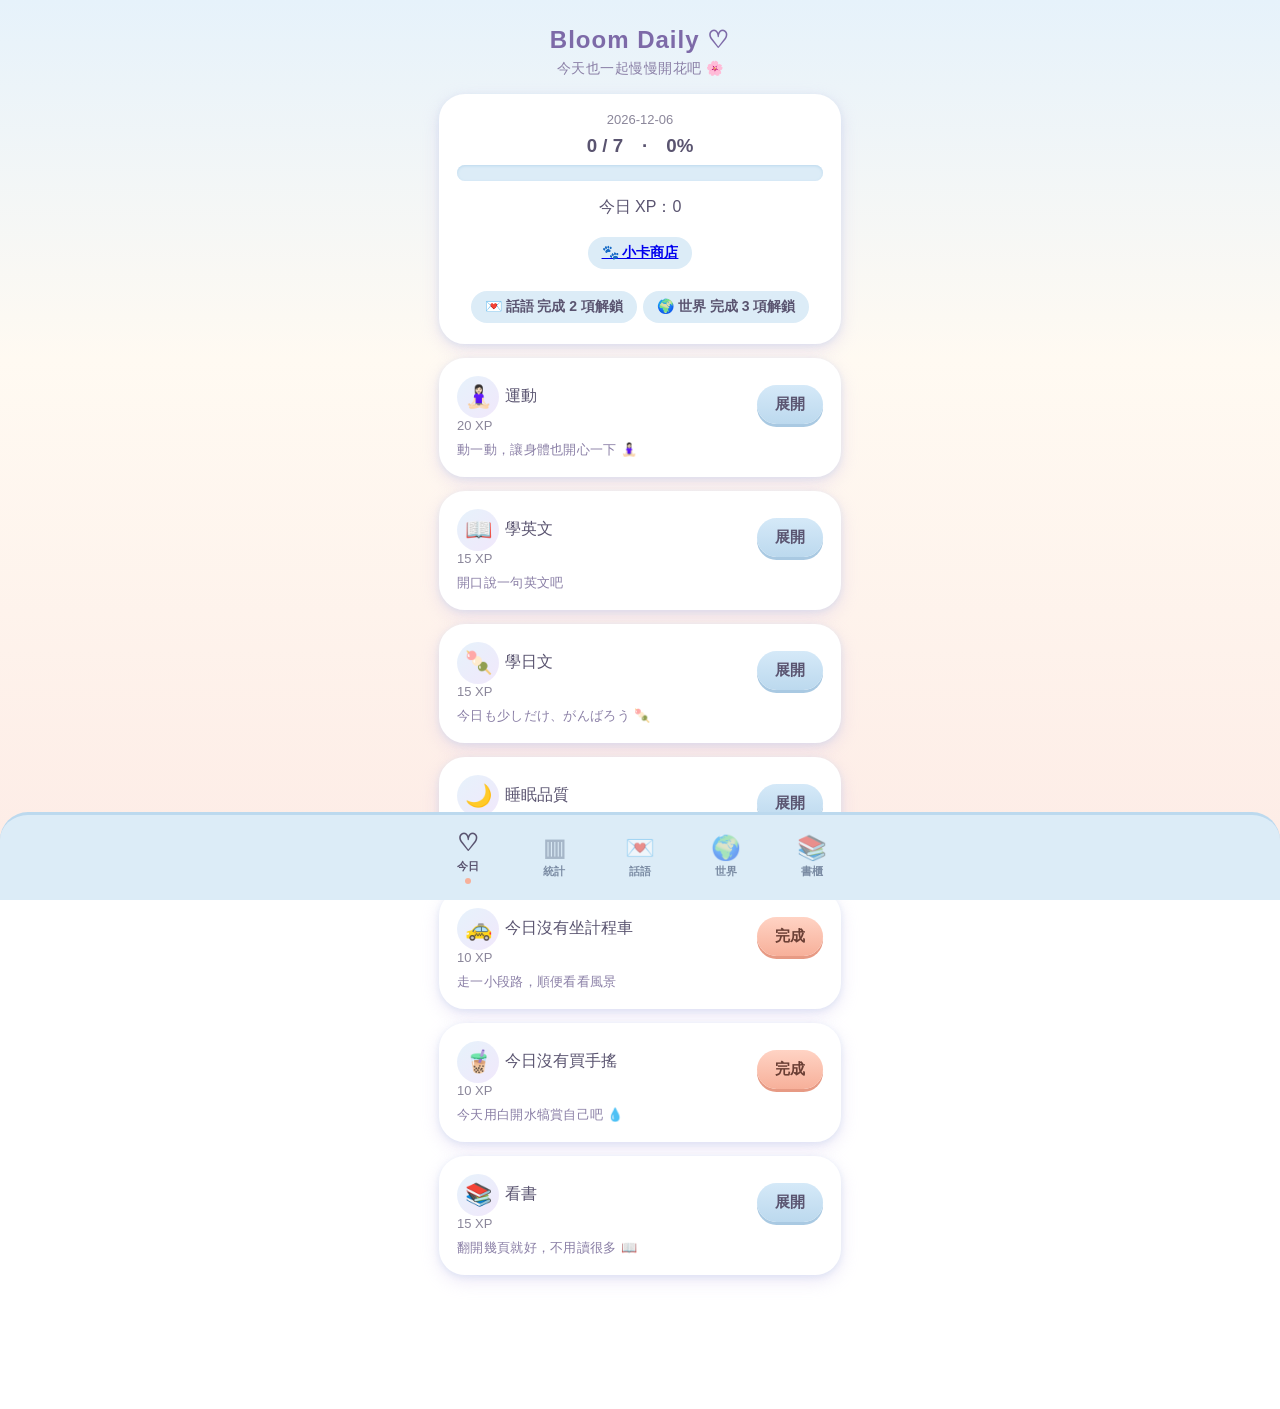
==== index.html @ aeae4e19 "Update index.html" ====
<!DOCTYPE html>
<html lang="zh-Hant"><head>
<meta charset="utf-8">
<meta name="viewport" content="width=device-width,initial-scale=1,viewport-fit=cover">
<meta name="apple-mobile-web-app-capable" content="yes">
<title>Bloom Daily</title>
 <link rel="icon" type="image/png" href="favicon-32.png">
<link rel="apple-touch-icon" sizes="180x180" href="apple-touch-icon.png">
<style>
:root{--ice:#dcecf7;--ice2:#bcd9ee;--cream:#fffaf2;--peach:#f7b7a3;--lav:#e6dcf5;--ink:#5a5470}
*{box-sizing:border-box;-webkit-tap-highlight-color:transparent}
body{margin:0;color:var(--ink);font-family:ui-rounded,"SF Pro Rounded",-apple-system,"PingFang TC",sans-serif;background:linear-gradient(180deg,#e6f2fb 0%,#fffaf2 40%,#fdebe5 100%) fixed;min-height:100vh}
#app{max-width:430px;margin:0 auto;padding:18px 14px 120px}
h2{margin:8px 0 14px;text-align:center;color:#7d6aa8;letter-spacing:1px}
h3{margin:6px 0}
.card{position:relative;background:#fff;border:2px solid #fff;border-radius:26px;padding:16px;margin-bottom:14px;box-shadow:0 6px 18px #c9b8e855,0 2px 6px #bcd9ee66}
.card.done{background:linear-gradient(135deg,#efe6fb,#fff3ee);border-color:#e6dcf5}
.card.done::after{content:"🌸";position:absolute;top:-9px;left:12px;font-size:20px}
.row{display:flex;align-items:center;justify-content:space-between;gap:8px}
.bar{height:16px;border-radius:99px;background:var(--ice);overflow:hidden;box-shadow:inset 0 1px 3px #bcd9ee}
.bar i{display:block;height:100%;border-radius:99px;background:linear-gradient(90deg,#ffd0c0,#f7a98f,#d9c6f2);transition:width .4s}
button{border:0;border-radius:99px;padding:10px 18px;background:linear-gradient(180deg,#d5e9f8,#bcd9ee);color:var(--ink);font-size:15px;font-family:inherit;font-weight:600;box-shadow:0 3px 0 #a9c9e2;transition:transform .1s,box-shadow .1s}
button:active{transform:translateY(3px) scale(.97);box-shadow:0 0 0 #a9c9e2}
button.main{background:linear-gradient(180deg,#ffd3c4,#f7b09a);box-shadow:0 3px 0 #e79a84;color:#6b3f35}
button.main:active{box-shadow:0 0 0 #e79a84}
input,select,textarea{width:100%;padding:12px 14px;border:2px solid var(--ice);border-radius:18px;margin:6px 0;font-size:16px;background:#fffdf9;color:var(--ink);font-family:inherit;outline:none}
input:focus,select:focus,textarea:focus{border-color:var(--peach)}
.chip{display:inline-block;padding:7px 14px;border-radius:99px;background:var(--ice);margin:3px;font-size:14px;font-weight:600}
.chip.on{background:linear-gradient(180deg,#ffd3c4,#f7b7a3)}
.em{display:inline-flex;align-items:center;justify-content:center;width:42px;height:42px;border-radius:50%;background:linear-gradient(135deg,#e6f2fb,#f1e8fb);font-size:22px;margin-right:6px;vertical-align:middle}
.c{text-align:center}.sm{font-size:13px;opacity:.7}
nav{position:fixed;bottom:0;left:0;right:0;display:flex;justify-content:center;background:#dcecf7;border-radius:28px 28px 0 0;border-top:3px solid #bcd9ee;padding:8px 8px calc(10px + env(safe-area-inset-bottom))}
nav div{display:flex;max-width:430px;width:100%}
nav button{flex:1;background:none;box-shadow:none;border-radius:0;font-size:11px;padding:6px 0;color:#7a8ba3;font-weight:600}
nav button:active{transform:scale(.92);box-shadow:none;background:none}
nav button b{display:block;font-size:24px;margin-bottom:2px;opacity:.55}
nav button.on{color:#5a5470;background:none}
nav button.on b{opacity:1}
nav button.on::after{content:"";display:block;width:6px;height:6px;border-radius:50%;background:#f7b09a;margin:4px auto 0}
</style></head><body>
<div id="app"></div>
<nav><div id="nav"></div></nav>
<script>
window.onerror=function(m,s,l){document.getElementById('app').innerHTML='<pre style="padding:20px;white-space:pre-wrap;color:red">錯誤：'+m+' (行 '+l+')</pre>'};
const HABITS=[
{id:'exercise',n:'運動',e:'🧘🏻‍♀️',xp:20,f:'exercise'},
{id:'english',n:'學英文',e:'📖',xp:15,f:'min'},
{id:'japanese',n:'學日文',e:'🍡',xp:15,f:'min'},
{id:'sleep',n:'睡眠品質',e:'🌙',xp:10,f:'sleep'},
{id:'taxi',n:'今日沒有坐計程車',e:'🚕',xp:10},
{id:'tea',n:'今日沒有買手搖',e:'🧋',xp:10},
{id:'book',n:'看書',e:'📚',xp:15,f:'book'}];
const QUOTES=[
{zh:'慢慢來，花也是一天一天開的。',en:'Take your time. Flowers bloom one day at a time.',ja:'ゆっくりでいいよ。花も一日ずつ咲くから。'},
{zh:'今天的你，已經很棒了。',en:'You are doing great today.',ja:'今日のあなたはもう十分すばらしいよ。'},
{zh:'小小的進步，也值得被慶祝。',en:'Even small progress deserves a celebration.',ja:'小さな一歩も、お祝いする価値があるよ。'},
{zh:'深呼吸，一切都會慢慢變好。',en:'Breathe in. Things will slowly get better.',ja:'深呼吸して。きっと少しずつ良くなるよ。'},
{zh:'做自己，就是最好的風景。',en:'Being yourself is the best scenery.',ja:'あなたらしさが、いちばんの景色だよ。'}];
const PLACES=[
{id:'santorini',name:'聖托里尼',country:'希臘',lat:36.39,lon:25.46,story:'白色屋舍沿著火山破火山口的懸崖層層排列，是愛琴海最具代表性的風景之一。',fact:'島嶼的形狀來自史前一次大規模火山噴發。'},
{id:'fushimi',name:'伏見稻荷大社',country:'日本',lat:34.967,lon:135.773,story:'位於京都，以綿延山路上的朱紅鳥居聞名，自古是祈求商業與豐收的神社。',fact:'山徑上的鳥居數量以千計，多由企業與個人奉納。'},
{id:'machu',name:'馬丘比丘',country:'秘魯',lat:-13.163,lon:-72.545,story:'15 世紀印加帝國興建的山城，坐落於安地斯山脈高處，石造建築精密。',fact:'許多石塊切割得相當精準，不使用灰漿也能緊密相接。'},
{id:'louise',name:'路易斯湖',country:'加拿大',lat:51.417,lon:-116.218,story:'位於洛磯山脈班夫國家公園，被冰川環繞，湖水呈現夢幻的青綠色。',fact:'湖水顏色來自冰川磨出的細微岩粉散射光線。'},
{id:'petra',name:'佩特拉',country:'約旦',lat:30.329,lon:35.444,story:'納巴泰人的古城，建築直接鑿刻在粉紅色砂岩峭壁上。',fact:'它曾是古代香料貿易路線上的重要城市。'}];

const $=s=>document.querySelector(s);
const esc=s=>String(s).replace(/[&<>"']/g,c=>({'&':'&amp;','<':'&lt;','>':'&gt;','"':'&quot;',"'":'&#39;'}[c]));
let S;
try{S=JSON.parse(localStorage.getItem('bloom')||'null')}catch(_){S=null}
S=S||{days:{},books:[],favQ:[],places:[],lastQ:null,lastP:null};
const save=()=>{try{localStorage.setItem('bloom',JSON.stringify(S))}catch(_){}};
const key=d=>{d=d||new Date();return d.getFullYear()+'-'+String(d.getMonth()+1).padStart(2,'0')+'-'+String(d.getDate()).padStart(2,'0')};
const rd=k=>S.days[k||key()]||{};
const wr=()=>S.days[key()]||(S.days[key()]={});
const count=k=>HABITS.filter(h=>rd(k)[h.id]).length;
const xp=k=>HABITS.filter(h=>rd(k)[h.id]).reduce((a,h)=>a+h.xp,0);
let tab='today',open=null,newBook=false,shelf='reading',finishing=null,slow=false;

function render(){
 const T=[['today','♡','今日'],['stats','▥','統計'],['quote','💌','話語'],['world','🌍','世界'],['shelf','📚','書櫃']];
 $('#nav').innerHTML=T.map(t=>'<button class="'+(tab==t[0]?'on':'')+'" data-a="tab" data-v="'+t[0]+'"><b>'+t[1]+'</b>'+t[2]+'</button>').join('');
 const views={today:vToday,stats:vStats,quote:vQuote,world:vWorld,shelf:vShelf};
 $('#app').innerHTML=views[tab]();
}

/* ---------- 今日 ---------- */
function form(h){
 const d=rd()[h.id]||{};
 if(h.f=='exercise'){
  const ty=d.types||[];
  const chips=['瑜珈','跳舞','其他'].map(t=>'<label class="chip"><input type="checkbox" class="ex" value="'+t+'" '+(ty.includes(t)?'checked':'')+' style="width:auto;margin:0 4px 0 0">'+t+'</label>').join('');
  return '<div>'+chips+'<input id="exo" placeholder="其他運動名稱" value="'+esc(d.other||'')+'"><input id="min" type="number" inputmode="numeric" placeholder="運動分鐘數" value="'+(d.min||'')+'"></div>';
 }
 if(h.f=='min')return '<input id="min" type="number" inputmode="numeric" placeholder="今日學習分鐘數" value="'+(d.min||'')+'">';
 if(h.f=='sleep'){
  const opts=[1,2,3,4,5].map(n=>'<option '+(d.q==n?'selected':'')+' value="'+n+'">品質 '+n+' 分</option>').join('');
  return '<input id="hrs" type="number" step="0.5" inputmode="decimal" placeholder="昨晚睡眠時數" value="'+(d.hrs||'')+'"><select id="q">'+opts+'</select>';
 }
 if(h.f=='book'){
  const rb=S.books.filter(b=>b.status=='reading');
  if(rb.length&&!newBook){
   const opts=rb.map(b=>'<option '+(d.title==b.title?'selected':'')+'>'+esc(b.title)+'</option>').join('');
   return '<select id="bsel">'+opts+'</select><button data-a="newbook">輸入新書名</button>';
  }
  return '<input id="bnew" placeholder="輸入新書名">'+(rb.length?'<button data-a="oldbook">選擇閱讀中的書</button>':'');
 }
 return '';
}
function vToday(){
 const n=count(),p=Math.round(n/7*100);
 let html='<h2>Bloom Daily ♡</h2><div class="card c"><div class="sm">'+key()+'</div><h3>'+n+' / 7　·　'+p+'%</h3>'
 +'<div class="bar"><i style="width:'+p+'%"></i></div><p>今日 XP：'+xp()+'</p>'
  +'<p><a class="chip" href="./card-shop/">🐾 小卡商店</a></p>'
 +'<span class="chip '+(n>=2?'on':'')+'">💌 話語 '+(n>=2?'已解鎖':'完成 2 項解鎖')+'</span>'
 +'<span class="chip '+(n>=3?'on':'')+'">🌍 世界 '+(n>=3?'已解鎖':'完成 3 項解鎖')+'</span></div>';
 HABITS.forEach(h=>{
  const done=!!rd()[h.id];
  let btn;
  if(h.f)btn='<button data-a="open" data-v="'+h.id+'">'+(open==h.id?'收合':'展開')+'</button>';
  else btn='<button class="'+(done?'':'main')+'" data-a="toggle" data-v="'+h.id+'">'+(done?'取消':'完成')+'</button>';
  let body='';
  if(open==h.id){
   body='<div style="margin-top:8px">'+form(h)+'<div class="row" style="margin-top:6px"><button class="main" data-a="save" data-v="'+h.id+'">'+(h.f=='book'?'完成今日看書':'儲存打卡')+'</button>'
   +(done?'<button data-a="toggle" data-v="'+h.id+'">取消打卡</button>':'')+'</div></div>';
  }
  html+='<div class="card '+(done?'done':'')+'"><div class="row"><div><span class="em">'+h.e+'</span>'+h.n+'<div class="sm">'+h.xp+' XP'+(done?' · 已完成':'')+'</div></div>'+btn+'</div>'+body+'</div>';
 });
 return html;
}
function saveHabit(id){
 const g=s=>document.querySelector(s),d={};
 if(id=='exercise'){d.types=[...document.querySelectorAll('.ex:checked')].map(x=>x.value);d.other=g('#exo').value.trim();d.min=+g('#min').value||0;
  if(!d.types.length)return alert('請至少選一種運動');}
 if(id=='english'||id=='japanese'){d.min=+g('#min').value||0;if(!d.min)return alert('請輸入分鐘數');}
 if(id=='sleep'){d.hrs=+g('#hrs').value||0;d.q=+g('#q').value;if(!d.hrs)return alert('請輸入睡眠時數');}
 if(id=='book'){
  const nb=g('#bnew'),title=(nb?nb.value:g('#bsel').value).trim();
  if(!title)return alert('請輸入或選擇書名');
  const ex=S.books.find(b=>b.title.toLowerCase()==title.toLowerCase());
  if(ex&&ex.status=='done')return alert('這本書已經讀完囉，會保留在書櫃的「已讀完」。');
  if(!ex)S.books.push({title:title,status:'reading',note:'',added:key()});
  d.title=ex?ex.title:title;newBook=false;}
 wr()[id]=d;save();open=null;render();
}

/* ---------- 統計 ---------- */
function lastDays(n){const a=[];for(let i=n-1;i>=0;i--){const d=new Date();d.setDate(d.getDate()-i);a.push(key(d))}return a}
function chart(n){
 const ds=lastDays(n),w=360,h=120,bw=w/n;
 let bars='';
 ds.forEach((k,i)=>{const c=count(k),bh=c/7*h;
  bars+='<rect x="'+(i*bw+1)+'" y="'+(h-bh)+'" width="'+(bw-2)+'" height="'+Math.max(bh,2)+'" rx="3" fill="'+(c?'#f7b7a3':'#dcecf7')+'"/>';});
 return '<svg viewBox="0 0 '+w+' '+(h+14)+'" width="100%">'+bars
 +'<text x="0" y="'+(h+12)+'" font-size="9" fill="#999">'+ds[0].slice(5)+'</text><text x="'+w+'" y="'+(h+12)+'" font-size="9" fill="#999" text-anchor="end">'+ds[n-1].slice(5)+'</text></svg><div class="sm c">空白淡藍＝未記錄／0</div>';
}
function vStats(){
 const d30=lastDays(30);
 const per=HABITS.map(h=>{
  const dd=d30.filter(k=>rd(k)[h.id]);let extra='';
  if(['exercise','english','japanese'].includes(h.id))extra=' · '+dd.reduce((a,k)=>a+(rd(k)[h.id].min||0),0)+' 分鐘';
  return '<div class="row"><span>'+h.e+' '+h.n+'</span><span>'+dd.length+'/30 天 ('+Math.round(dd.length/30*100)+'%)'+extra+'</span></div>';}).join('');
 return '<h2>統計</h2><div class="card c"><h3>今日 '+count()+' / 7　·　'+Math.round(count()/7*100)+'%</h3>XP '+xp()+'</div>'
 +'<div class="card"><b>近 7 天</b>'+chart(7)+'</div><div class="card"><b>近 30 天</b>'+chart(30)+'</div>'
 +'<div class="card"><b>各習慣（近 30 天）</b>'+per+'<div class="sm">書櫃：閱讀中 '+S.books.filter(b=>b.status=='reading').length+' 本 · 已讀完 '+S.books.filter(b=>b.status=='done').length+' 本</div></div>'
 +'<div class="card c"><b>備份</b><p class="sm">清除 Safari 網站資料會遺失紀錄，建議定期匯出。</p>'
 +'<button data-a="export">匯出備份</button> <button data-a="import">還原備份</button><input id="imp" type="file" accept=".json" style="display:none"></div>';
}

/* ---------- 話語 ---------- */
function speak(txt,lang,cb){const u=new SpeechSynthesisUtterance(txt);u.lang=lang;u.rate=slow?0.6:0.9;if(cb)u.onend=cb;speechSynthesis.speak(u)}
function vQuote(){
 if(count()<2)return '<h2>💌 話語</h2><div class="card c">🔒 今日完成 2 項習慣就能解鎖<br>目前 '+count()+' / 7</div>';
 const q=QUOTES[S.lastQ];
 let html='<h2>💌 話語</h2><div class="card c">';
 if(q){
  html+='<p style="font-size:18px">'+q.zh+'</p><p>'+q.en+'</p><p>'+q.ja+'</p>'
  +'<button data-a="say" data-v="en">🔊 英文</button> <button data-a="say" data-v="ja">🔊 日文</button> <button data-a="say" data-v="both">英→日</button>'
  +'<p><button data-a="slow" class="'+(slow?'main':'')+'">🐢 慢速</button> <button data-a="fav">'+(S.favQ.includes(S.lastQ)?'❤️ 已收藏':'🤍 收藏')+'</button></p>';
 }else html+='<p>抽一句今天的話語吧</p>';
 html+='<button class="main" data-a="drawq">'+(q?'再抽一句':'抽一句')+'</button></div>';
 if(S.favQ.length)html+='<div class="card"><b>我的收藏</b>'+S.favQ.map(i=>'<p>'+QUOTES[i].zh+'<br><span class="sm">'+QUOTES[i].en+'</span></p>').join('')+'</div>';
 return html;
}

/* ---------- 世界 ---------- */
function map(pts){
 const W=360,H=180;let g='';
 for(let x=0;x<=W;x+=30)g+='<line x1="'+x+'" y1="0" x2="'+x+'" y2="'+H+'" stroke="#fff" stroke-width=".6"/>';
 for(let y=0;y<=H;y+=30)g+='<line x1="0" y1="'+y+'" x2="'+W+'" y2="'+y+'" stroke="#fff" stroke-width=".6"/>';
 const dots=pts.map(p=>'<circle cx="'+(p.lon+180)+'" cy="'+(90-p.lat)+'" r="4" fill="#f7b7a3" stroke="#fff" stroke-width="1.5"/>').join('');
 return '<svg viewBox="0 0 '+W+' '+H+'" width="100%" style="border-radius:14px;background:#dcecf7">'+g+dots+'</svg>';
}
function placeCard(p){
 return '<div class="card"><div style="height:140px;border-radius:14px;background:var(--lav);display:flex;align-items:center;justify-content:center" class="sm">📷 照片待授權配對</div>'
 +'<h3>'+p.name+' <span class="sm">'+p.country+'</span></h3><p>'+p.story+'</p><p>✨ <b>你知道嗎？</b><br>'+p.fact+'</p><b>📍 它在地球的哪裡？</b>'+map([p])+'</div>';
}
function vWorld(){
 if(count()<3)return '<h2>🌍 世界</h2><div class="card c">🔒 今日完成 3 項習慣就能解鎖<br>目前 '+count()+' / 7</div>';
 const col=S.places.map(id=>PLACES.find(p=>p.id==id)).filter(Boolean),cur=PLACES.find(p=>p.id==S.lastP);
 let html='<h2>🌍 世界</h2><div class="c" style="margin-bottom:12px"><button class="main" data-a="drawp">抽一張世界美景</button></div>';
 if(cur)html+=placeCard(cur);
 html+='<div class="card"><b>我的世界足跡地圖</b>'+map(col)+'<p class="sm c">已探索 '+col.length+' 個景點 · '+new Set(col.map(p=>p.country)).size+' 個國家／地區<br>「點亮」代表在 App 抽到，不代表實際到訪</p></div>';
 col.forEach(p=>{html+='<div class="card"><div class="row"><div><b>'+p.name+'</b><div class="sm">'+p.country+'</div></div><button data-a="viewp" data-v="'+p.id+'">重讀</button></div></div>';});
 return html;
}

/* ---------- 書櫃 ---------- */
function vShelf(){
 const list=S.books.filter(b=>b.status==shelf);
 let html='<h2>📚 書櫃</h2><div class="c"><button class="'+(shelf=='reading'?'main':'')+'" data-a="shelf" data-v="reading">閱讀中</button> <button class="'+(shelf=='done'?'main':'')+'" data-a="shelf" data-v="done">已讀完</button></div><br>';
 if(!list.length)return html+'<div class="card c sm">還沒有書。到「今日 → 看書」輸入新書名即可加入。</div>';
 list.forEach(b=>{
  html+='<div class="card"><b>'+esc(b.title)+'</b>';
  if(shelf=='reading'){
   if(finishing==b.title)html+='<textarea id="note" rows="4" placeholder="最有感觸的一件事"></textarea><button class="main" data-a="finish" data-v="'+esc(b.title)+'">完成閱讀並收藏</button>';
   else html+='<p><button data-a="fin" data-v="'+esc(b.title)+'">♡ 我讀完這本書了</button></p>';
  }else html+='<p class="sm">'+esc(b.note||'（沒有留下心得）')+'</p>';
  html+='</div>';
 });
 return html;
}

/* ---------- 事件 ---------- */
document.addEventListener('click',function(e){
 const el=e.target.closest('[data-a]');if(!el)return;const a=el.dataset.a,v=el.dataset.v;
 if(a=='tab'){tab=v}
 else if(a=='open'){open=open==v?null:v;newBook=false}
 else if(a=='toggle'){const d=wr();if(d[v])delete d[v];else d[v]={};save()}
 else if(a=='save')return saveHabit(v);
 else if(a=='newbook'){newBook=true}else if(a=='oldbook'){newBook=false}
 else if(a=='drawq'){S.lastQ=Math.floor(Math.random()*QUOTES.length);save()}
 else if(a=='fav'){const i=S.favQ.indexOf(S.lastQ);i<0?S.favQ.push(S.lastQ):S.favQ.splice(i,1);save()}
 else if(a=='slow'){slow=!slow}
 else if(a=='say'){const q=QUOTES[S.lastQ];speechSynthesis.cancel();
  if(v=='en')speak(q.en,'en-US');else if(v=='ja')speak(q.ja,'ja-JP');else speak(q.en,'en-US',function(){speak(q.ja,'ja-JP')});return}
 else if(a=='drawp'){const p=PLACES[Math.floor(Math.random()*PLACES.length)];S.lastP=p.id;if(!S.places.includes(p.id))S.places.push(p.id);save()}
 else if(a=='viewp'){S.lastP=v;scrollTo(0,0)}
 else if(a=='shelf'){shelf=v;finishing=null}
 else if(a=='fin'){finishing=v}
 else if(a=='finish'){const b=S.books.find(b=>b.title==v);b.status='done';b.note=document.querySelector('#note').value.trim();b.doneOn=key();finishing=null;save()}
 else if(a=='export'){const l=document.createElement('a');l.href=URL.createObjectURL(new Blob([JSON.stringify(S)],{type:'application/json'}));l.download='bloom-backup-'+key()+'.json';l.click();return}
 else if(a=='import'){document.querySelector('#imp').click();return}
 render();
});
document.addEventListener('change',function(e){
 if(e.target.id=='imp'){const f=e.target.files[0];if(!f)return;const r=new FileReader();
 r.onload=function(){try{S=JSON.parse(r.result);save();render();alert('已還原')}catch(_){alert('檔案格式錯誤')}};r.readAsText(f)}
});
render();
</script><script src="quotes.js"></script><script src="places1.js"></script><script src="world.js"></script><script src="cute.js"></script></body></html>
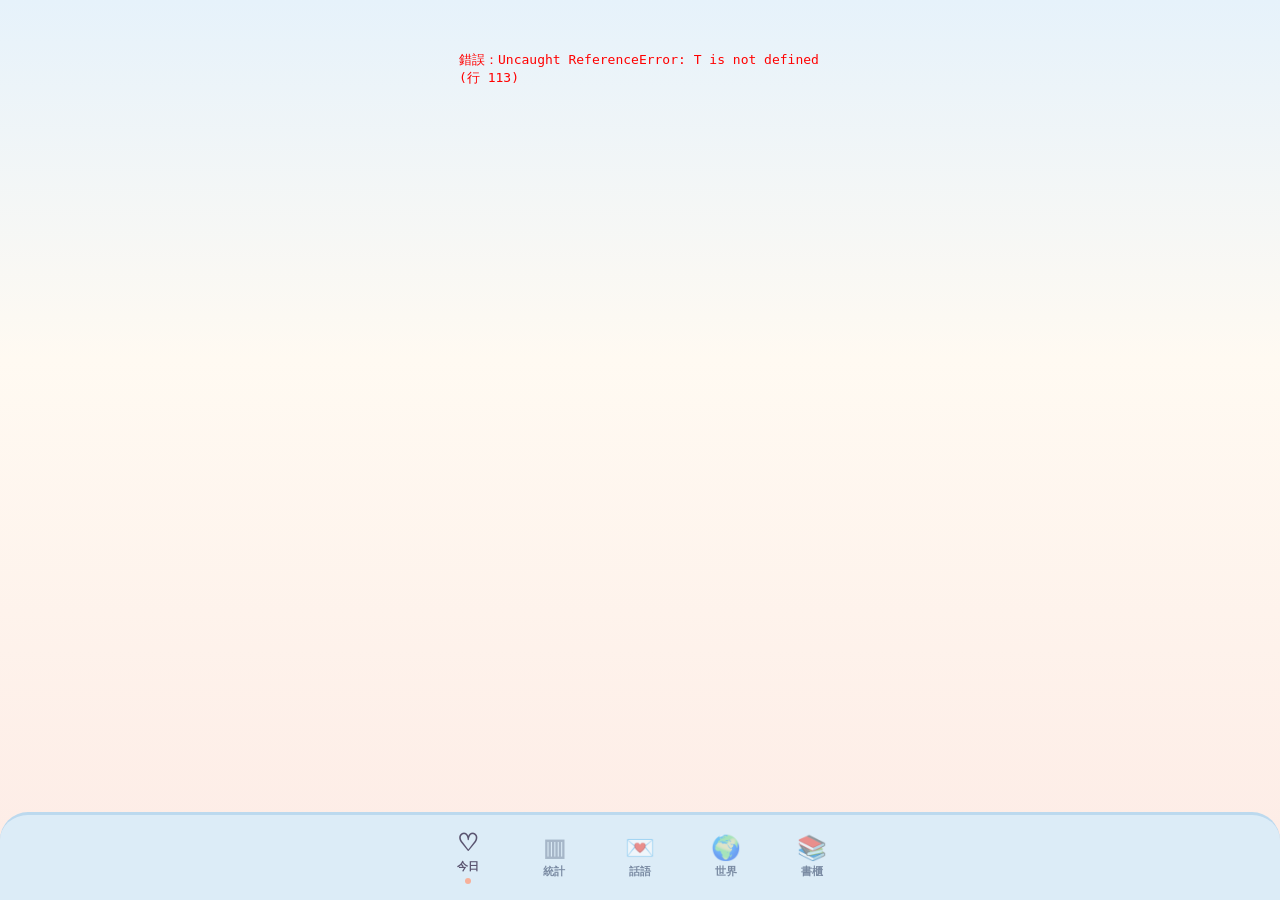
==== commit a66741bc: "Update index.html" ====
--- a/index.html
+++ b/index.html
@@ -110,7 +110,7 @@
  const n=count(),p=Math.round(n/7*100);
  let html='<h2>Bloom Daily ♡</h2><div class="card c"><div class="sm">'+key()+'</div><h3>'+n+' / 7　·　'+p+'%</h3>'
  +'<div class="bar"><i style="width:'+p+'%"></i></div><p>今日 XP：'+xp()+'</p>'
-  +'<p><a class="chip" href="./card-shop/">🐾 小卡商店</a></p>'
+$('#nav').innerHTML=T.map(t=>'<button class="'+(tab==t[0]?'on':'')+'" data-a="tab" data-v="'+t[0]+'"><b>'+t[1]+'</b>'+t[2]+'</button>').join('') + `<button type="button" onclick="location.href='./card-shop/'"><b>🐾</b>小卡商店</button>`;
  +'<span class="chip '+(n>=2?'on':'')+'">💌 話語 '+(n>=2?'已解鎖':'完成 2 項解鎖')+'</span>'
  +'<span class="chip '+(n>=3?'on':'')+'">🌍 世界 '+(n>=3?'已解鎖':'完成 3 項解鎖')+'</span></div>';
  HABITS.forEach(h=>{
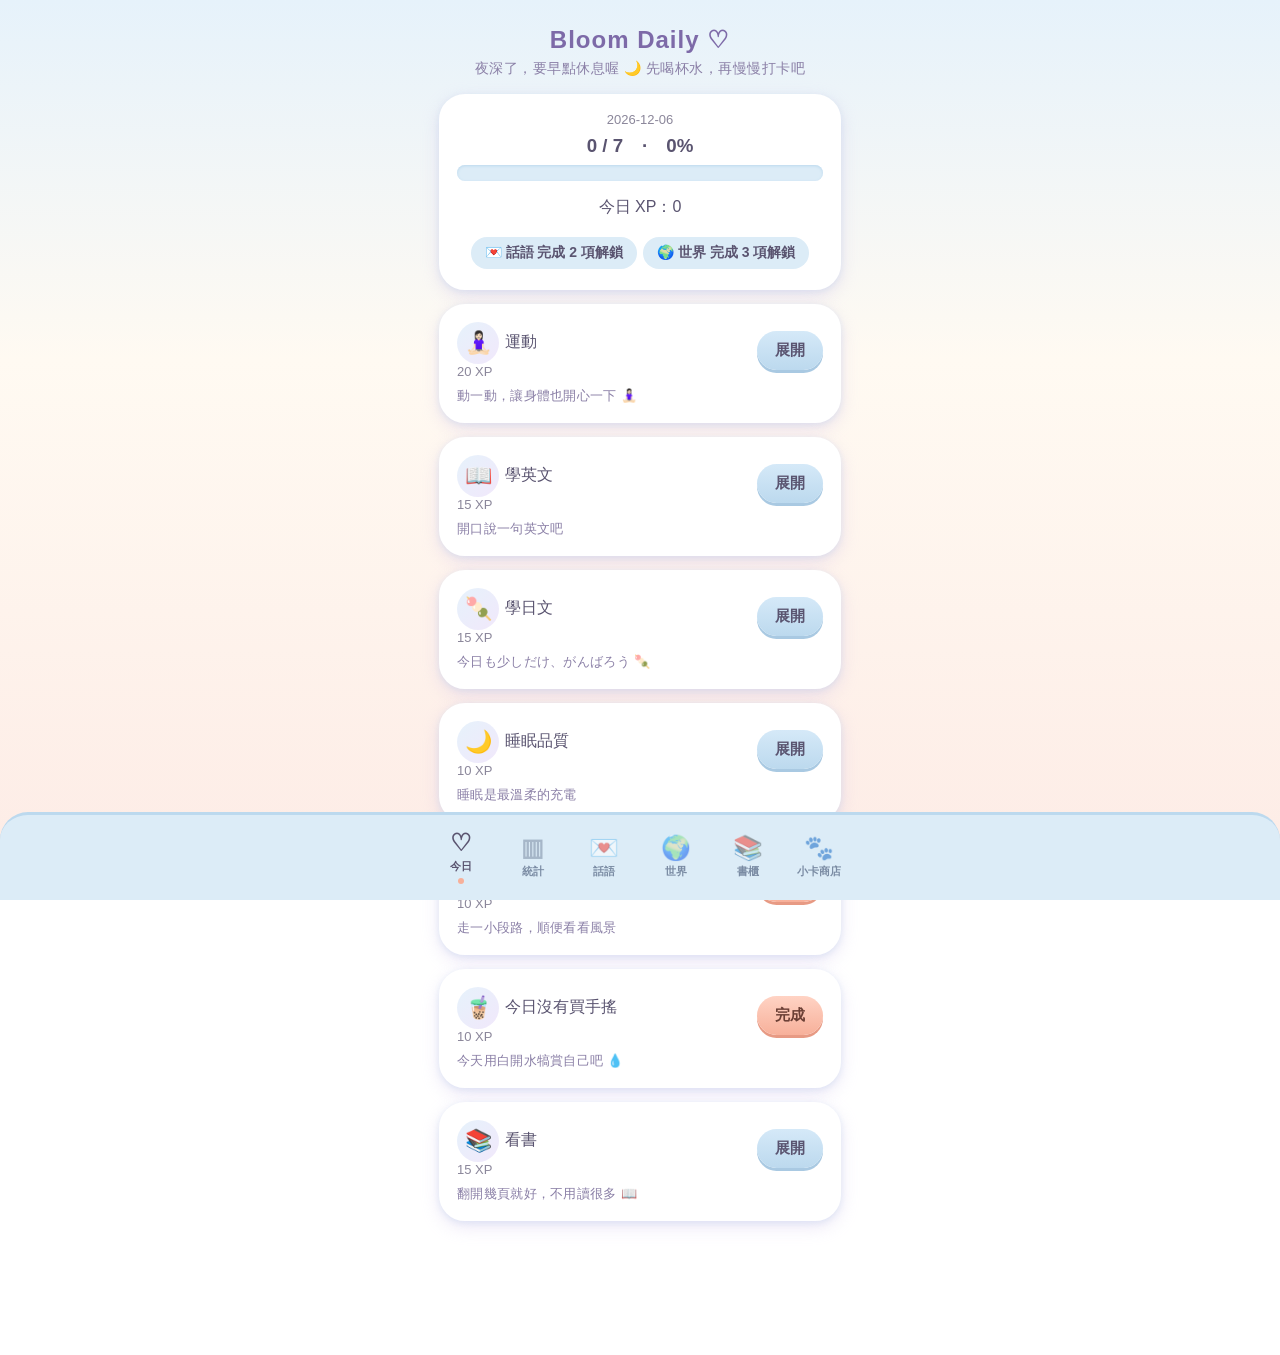
==== commit 7d503bc5: "Update index.html" ====
--- a/index.html
+++ b/index.html
@@ -78,7 +78,7 @@
 
 function render(){
  const T=[['today','♡','今日'],['stats','▥','統計'],['quote','💌','話語'],['world','🌍','世界'],['shelf','📚','書櫃']];
- $('#nav').innerHTML=T.map(t=>'<button class="'+(tab==t[0]?'on':'')+'" data-a="tab" data-v="'+t[0]+'"><b>'+t[1]+'</b>'+t[2]+'</button>').join('');
+ $('#nav').innerHTML=T.map(t=>'<button class="'+(tab==t[0]?'on':'')+'" data-a="tab" data-v="'+t[0]+'"><b>'+t[1]+'</b>'+t[2]+'</button>').join('') + `<button type="button" onclick="location.href='./card-shop/'"><b>🐾</b>小卡商店</button>`;
  const views={today:vToday,stats:vStats,quote:vQuote,world:vWorld,shelf:vShelf};
  $('#app').innerHTML=views[tab]();
 }
@@ -110,7 +110,6 @@
  const n=count(),p=Math.round(n/7*100);
  let html='<h2>Bloom Daily ♡</h2><div class="card c"><div class="sm">'+key()+'</div><h3>'+n+' / 7　·　'+p+'%</h3>'
  +'<div class="bar"><i style="width:'+p+'%"></i></div><p>今日 XP：'+xp()+'</p>'
-$('#nav').innerHTML=T.map(t=>'<button class="'+(tab==t[0]?'on':'')+'" data-a="tab" data-v="'+t[0]+'"><b>'+t[1]+'</b>'+t[2]+'</button>').join('') + `<button type="button" onclick="location.href='./card-shop/'"><b>🐾</b>小卡商店</button>`;
  +'<span class="chip '+(n>=2?'on':'')+'">💌 話語 '+(n>=2?'已解鎖':'完成 2 項解鎖')+'</span>'
  +'<span class="chip '+(n>=3?'on':'')+'">🌍 世界 '+(n>=3?'已解鎖':'完成 3 項解鎖')+'</span></div>';
  HABITS.forEach(h=>{
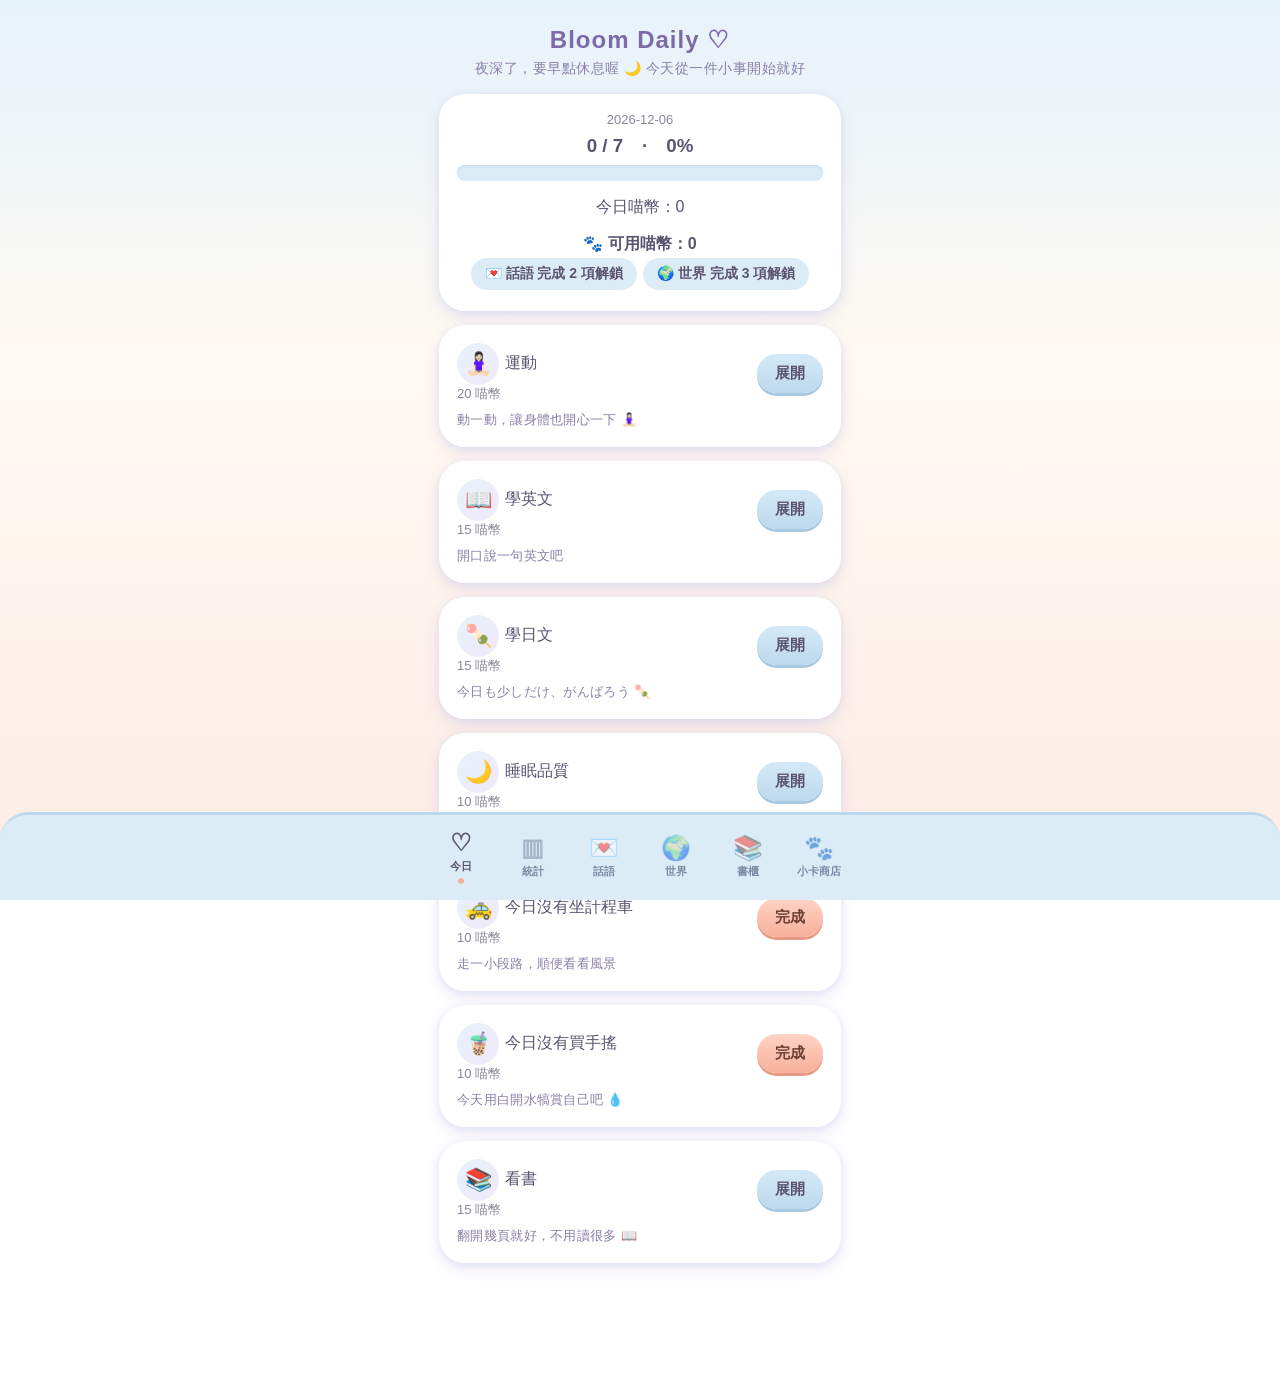
==== commit 9ca93f78: "Update index.html" ====
--- a/index.html
+++ b/index.html
@@ -31,12 +31,26 @@
 .c{text-align:center}.sm{font-size:13px;opacity:.7}
 nav{position:fixed;bottom:0;left:0;right:0;display:flex;justify-content:center;background:#dcecf7;border-radius:28px 28px 0 0;border-top:3px solid #bcd9ee;padding:8px 8px calc(10px + env(safe-area-inset-bottom))}
 nav div{display:flex;max-width:430px;width:100%}
-nav button{flex:1;background:none;box-shadow:none;border-radius:0;font-size:11px;padding:6px 0;color:#7a8ba3;font-weight:600}
+nav button{flex:1;min-width:0;white-space:nowrap;background:none;box-shadow:none;border-radius:0;font-size:11px;padding:6px 0;color:#7a8ba3;font-weight:600}
 nav button:active{transform:scale(.92);box-shadow:none;background:none}
 nav button b{display:block;font-size:24px;margin-bottom:2px;opacity:.55}
 nav button.on{color:#5a5470;background:none}
 nav button.on b{opacity:1}
 nav button.on::after{content:"";display:block;width:6px;height:6px;border-radius:50%;background:#f7b09a;margin:4px auto 0}
+/* 小卡商店 */
+.shop-balance{margin:0;font-weight:700}
+.shop-tabs{display:flex;justify-content:center;gap:8px;margin-bottom:14px}
+.shop-tabs button,.shop-card button,.shop-confirm button{min-height:44px}
+.shop-grid{display:grid;grid-template-columns:repeat(2,minmax(0,1fr));gap:10px;margin-bottom:14px}
+.shop-card{padding:8px 6px 10px;margin:0;text-align:center}
+.shop-card.selected{border-color:#9a74a3}
+.shop-card img{display:block;width:100%;aspect-ratio:1.48;object-fit:contain;border-radius:16px}
+.shop-card h3{font-size:16px;margin:7px 0}
+.shop-card button{font-size:14px;padding:8px 12px}
+.shop-card .chip{margin:0}
+.shop-confirm img{flex:none;width:68px;height:52px;object-fit:contain;border-radius:8px}
+.shop-confirm .row+.row{margin-top:12px}
+.shop-status{margin:10px 0;text-align:center}
 </style></head><body>
 <div id="app"></div>
 <nav><div id="nav"></div></nav>
@@ -68,7 +82,7 @@
 let S;
 try{S=JSON.parse(localStorage.getItem('bloom')||'null')}catch(_){S=null}
 S=S||{days:{},books:[],favQ:[],places:[],lastQ:null,lastP:null};
-const save=()=>{try{localStorage.setItem('bloom',JSON.stringify(S))}catch(_){}};
+const save=(state=S)=>{try{localStorage.setItem('bloom',JSON.stringify(state));return true}catch(_){return false}};
 const key=d=>{d=d||new Date();return d.getFullYear()+'-'+String(d.getMonth()+1).padStart(2,'0')+'-'+String(d.getDate()).padStart(2,'0')};
 const rd=k=>S.days[k||key()]||{};
 const wr=()=>S.days[key()]||(S.days[key()]={});
@@ -77,9 +91,9 @@
 let tab='today',open=null,newBook=false,shelf='reading',finishing=null,slow=false;
 
 function render(){
- const T=[['today','♡','今日'],['stats','▥','統計'],['quote','💌','話語'],['world','🌍','世界'],['shelf','📚','書櫃']];
- $('#nav').innerHTML=T.map(t=>'<button class="'+(tab==t[0]?'on':'')+'" data-a="tab" data-v="'+t[0]+'"><b>'+t[1]+'</b>'+t[2]+'</button>').join('') + `<button type="button" onclick="location.href='./card-shop/'"><b>🐾</b>小卡商店</button>`;
- const views={today:vToday,stats:vStats,quote:vQuote,world:vWorld,shelf:vShelf};
+ const T=[['today','♡','今日'],['stats','▥','統計'],['quote','💌','話語'],['world','🌍','世界'],['shelf','📚','書櫃'],['shop','🐾','小卡商店']];
+ $('#nav').innerHTML=T.map(t=>'<button type="button" class="'+(tab==t[0]?'on':'')+'"'+(tab==t[0]?' aria-current="page"':'')+' data-a="tab" data-v="'+t[0]+'"><b aria-hidden="true">'+t[1]+'</b>'+t[2]+'</button>').join('');
+ const views={today:vToday,stats:vStats,quote:vQuote,world:vWorld,shelf:vShelf,shop:vShop};
  $('#app').innerHTML=views[tab]();
 }
 
@@ -109,7 +123,7 @@
 function vToday(){
  const n=count(),p=Math.round(n/7*100);
  let html='<h2>Bloom Daily ♡</h2><div class="card c"><div class="sm">'+key()+'</div><h3>'+n+' / 7　·　'+p+'%</h3>'
- +'<div class="bar"><i style="width:'+p+'%"></i></div><p>今日 XP：'+xp()+'</p>'
+ +'<div class="bar"><i style="width:'+p+'%"></i></div><p>今日喵幣：'+xp()+'</p>'+walletSummary()
  +'<span class="chip '+(n>=2?'on':'')+'">💌 話語 '+(n>=2?'已解鎖':'完成 2 項解鎖')+'</span>'
  +'<span class="chip '+(n>=3?'on':'')+'">🌍 世界 '+(n>=3?'已解鎖':'完成 3 項解鎖')+'</span></div>';
  HABITS.forEach(h=>{
@@ -122,7 +136,7 @@
    body='<div style="margin-top:8px">'+form(h)+'<div class="row" style="margin-top:6px"><button class="main" data-a="save" data-v="'+h.id+'">'+(h.f=='book'?'完成今日看書':'儲存打卡')+'</button>'
    +(done?'<button data-a="toggle" data-v="'+h.id+'">取消打卡</button>':'')+'</div></div>';
   }
-  html+='<div class="card '+(done?'done':'')+'"><div class="row"><div><span class="em">'+h.e+'</span>'+h.n+'<div class="sm">'+h.xp+' XP'+(done?' · 已完成':'')+'</div></div>'+btn+'</div>'+body+'</div>';
+  html+='<div class="card '+(done?'done':'')+'"><div class="row"><div><span class="em">'+h.e+'</span>'+h.n+'<div class="sm">'+h.xp+' 喵幣'+(done?' · 已完成':'')+'</div></div>'+btn+'</div>'+body+'</div>';
  });
  return html;
 }
@@ -158,7 +172,7 @@
   const dd=d30.filter(k=>rd(k)[h.id]);let extra='';
   if(['exercise','english','japanese'].includes(h.id))extra=' · '+dd.reduce((a,k)=>a+(rd(k)[h.id].min||0),0)+' 分鐘';
   return '<div class="row"><span>'+h.e+' '+h.n+'</span><span>'+dd.length+'/30 天 ('+Math.round(dd.length/30*100)+'%)'+extra+'</span></div>';}).join('');
- return '<h2>統計</h2><div class="card c"><h3>今日 '+count()+' / 7　·　'+Math.round(count()/7*100)+'%</h3>XP '+xp()+'</div>'
+ return '<h2>統計</h2><div class="card c"><h3>今日 '+count()+' / 7　·　'+Math.round(count()/7*100)+'%</h3>今日喵幣：'+xp()+'</div>'
  +'<div class="card"><b>近 7 天</b>'+chart(7)+'</div><div class="card"><b>近 30 天</b>'+chart(30)+'</div>'
  +'<div class="card"><b>各習慣（近 30 天）</b>'+per+'<div class="sm">書櫃：閱讀中 '+S.books.filter(b=>b.status=='reading').length+' 本 · 已讀完 '+S.books.filter(b=>b.status=='done').length+' 本</div></div>'
  +'<div class="card c"><b>備份</b><p class="sm">清除 Safari 網站資料會遺失紀錄，建議定期匯出。</p>'
@@ -219,10 +233,100 @@
  return html;
 }
 
+/* ---------- 小卡商店 ---------- */
+const SHOP_CARDS=[
+ {id:'ski',name:'雪地滑行',cost:60},
+ {id:'dive',name:'海底探險',cost:80},
+ {id:'piano',name:'午後鋼琴',cost:100},
+ {id:'climb',name:'攀岩挑戰',cost:220}
+];
+// The check-in history records earnings. Each redemption stores its original cost.
+function shopPurchases(){
+ const purchases=S.shopPurchases;
+ if(!purchases||typeof purchases!=='object')return {};
+ return Object.fromEntries(SHOP_CARDS.filter(card=>
+  Number.isSafeInteger(purchases[card.id])&&purchases[card.id]>0
+ ).map(card=>[card.id,purchases[card.id]]));
+}
+function walletBalance(){
+ const earned=Object.keys(S.days).reduce((sum,date)=>sum+xp(date),0);
+ const spent=Object.values(shopPurchases()).reduce((sum,cost)=>sum+cost,0);
+ return earned-spent;
+}
+function walletSummary(){
+ const balance=walletBalance();
+ return '<p class="shop-balance">🐾 可用喵幣：'+Math.max(0,balance)+'</p>'
+  +(balance<0?'<p class="sm">已兌換的小卡會保留，還需補 '+(-balance)+' 喵幣。</p>':'');
+}
+let shopCollection=false, shopSelected=null, shopMessage='';
+function shopImage(card,owned,decorative=false){
+ const src='./card-shop/'+card.id+(owned?'-open.webp':'-locked.webp');
+ const alt=decorative?'':owned?card.name+'的小貓插畫':'未解鎖剪影';
+ return '<img src="'+src+'" alt="'+alt+'">';
+}
+function vShop(){
+ const purchases=shopPurchases(), balance=walletBalance();
+ const cards=SHOP_CARDS.filter(card=>!shopCollection||purchases[card.id]);
+ const tiles=cards.map(card=>{
+  const owned=Boolean(purchases[card.id]), missing=card.cost-balance;
+  const label=missing>0?'還差 '+missing+' 喵幣':card.cost+' 喵幣';
+  const action=owned?'<span class="chip on">已收藏</span>'
+   :'<button type="button" class="'+(missing>0?'':'main')+'" data-a="shop-select" data-v="'+card.id+'" aria-label="'+card.name+'，'+label+'">'+label+'</button>';
+  return '<article class="card shop-card '+(shopSelected===card.id?'selected':'')+'">'+shopImage(card,owned)+'<h3>'+card.name+'</h3>'+action+'</article>';
+ }).join('');
+ const selected=SHOP_CARDS.find(card=>card.id===shopSelected);
+ const panel=selected?'<section class="card shop-confirm" aria-label="兌換確認"><div class="row">'+shopImage(selected,false,true)
+  +'<div><b>'+selected.name+'</b><div class="sm">兌換後剩 '+(balance-selected.cost)+' 喵幣</div></div></div>'
+  +'<div class="row"><button type="button" data-a="shop-cancel">取消</button>'
+  +'<button type="button" class="main" data-a="shop-confirm">確認兌換 · '+selected.cost+' 喵幣</button></div></section>':'';
+ return '<h2>🐾 小卡商店</h2><div class="card c">'+walletSummary()+'<p class="sm">用喵幣收藏小貓的小冒險</p></div>'
+  +'<div class="shop-tabs" role="group" aria-label="小卡分類"><button type="button" class="'+(!shopCollection?'main':'')+'" data-a="shop-filter" data-v="all" aria-pressed="'+!shopCollection+'">全部小卡</button>'
+  +'<button type="button" class="'+(shopCollection?'main':'')+'" data-a="shop-filter" data-v="collection" aria-pressed="'+shopCollection+'">我的收藏</button></div>'
+  +(tiles?'<div class="shop-grid">'+tiles+'</div>':'<div class="card c">還沒有收藏的小卡。</div>')+panel
+  +'<p class="shop-status" role="status">'+esc(shopMessage)+'</p>';
+}
+function handleShopAction(action,value){
+ const card=SHOP_CARDS.find(item=>item.id===(action==='shop-select'?value:shopSelected));
+ const tile=card?'[data-a="shop-select"][data-v="'+card.id+'"]':null;
+ let focus=tile;
+ shopMessage='';
+ if(action==='shop-filter'){
+  shopCollection=value==='collection';
+  shopSelected=null;
+  focus='[data-a="shop-filter"][aria-pressed="true"]';
+ }else if(action==='shop-select'){
+  if(!card||shopPurchases()[card.id])return;
+  const missing=card.cost-walletBalance();
+  shopSelected=missing>0?null:card.id;
+  if(missing>0)shopMessage='再存 '+missing+' 喵幣，就能兌換「'+card.name+'」。';
+  else focus='[data-a="shop-confirm"]';
+ }else if(action==='shop-cancel'){
+  shopSelected=null;
+ }else if(action==='shop-confirm'){
+  shopSelected=null;
+  const purchases=shopPurchases();
+  if(card&&!purchases[card.id]&&walletBalance()>=card.cost){
+   const next={...S,shopPurchases:{...purchases,[card.id]:card.cost}};
+   if(save(next)){
+    S=next;
+    shopMessage='已解鎖「'+card.name+'」。';
+    focus='[data-a="shop-filter"][data-v="collection"]';
+   }else shopMessage='無法儲存這次兌換，請再試一次。';
+  }else shopMessage='餘額或收藏已更新，請重新選擇小卡。';
+ }
+ render();
+ const target=focus&&$(focus);
+ if(target)target.focus();
+}
+
 /* ---------- 事件 ---------- */
 document.addEventListener('click',function(e){
  const el=e.target.closest('[data-a]');if(!el)return;const a=el.dataset.a,v=el.dataset.v;
- if(a=='tab'){tab=v}
+ if(a=='tab'){
+  if(tab!==v){scrollTo(0,0);shopSelected=null;shopMessage=''}
+  tab=v;
+ }
+ else if(a.startsWith('shop-'))return handleShopAction(a,v);
  else if(a=='open'){open=open==v?null:v;newBook=false}
  else if(a=='toggle'){const d=wr();if(d[v])delete d[v];else d[v]={};save()}
  else if(a=='save')return saveHabit(v);
@@ -246,5 +350,247 @@
  r.onload=function(){try{S=JSON.parse(r.result);save();render();alert('已還原')}catch(_){alert('檔案格式錯誤')}};r.readAsText(f)}
 });
 render();
-</script><script src="quotes.js"></script><script src="places1.js"></script><script src="world.js"></script><script src="cute.js"></script></body></html>
-
+</script><script>
+PLACES.push(...[
+['taj','泰姬瑪哈陵','印度',27.175,78.042,'Taj Mahal','蒙兀兒皇帝沙賈汗為紀念愛妻而建的白色大理石陵墓，是印度最具代表性的建築。','建造前後花了二十多年，據說在清晨與黃昏的光線下會呈現不同的色調。'],
+['greatwall','八達嶺長城','中國',40.36,116.02,'Great Wall of China','長城由不同朝代陸續修築，沿著北方山脊蜿蜒，八達嶺是最常被造訪的一段。','今日最知名的城牆多半是明朝時期修建或重修的。'],
+['angkor','吳哥窟','柬埔寨',13.4125,103.867,'Angkor Wat','十二世紀高棉帝國興建的寺廟，最初供奉印度教神祇毘濕奴，後來成為佛教寺院。','它的圖案出現在柬埔寨的國旗上。'],
+['fuji','富士山','日本',35.3606,138.7274,'Mount Fuji','日本最高峰，山形對稱優美，自古是信仰與藝術的象徵。','海拔 3,776 公尺，是日本最高的山。'],
+['halong','下龍灣','越南',20.91,107.18,'Ha Long Bay','一千多座石灰岩小島散布在碧綠的海灣中，是越南北部最壯觀的海景之一。','「下龍」的意思是「龍降下之處」。'],
+['bagan','蒲甘','緬甸',21.1717,94.8585,'Bagan','廣闊的平原上散布著數千座佛塔與寺廟，主要興建於十一至十三世紀。','天氣好的清晨，常能看到熱氣球飄在佛塔上空。'],
+['zhangjiajie','張家界','中國',29.3248,110.4343,'Zhangjiajie National Forest Park','數千根石英砂岩石柱聳立在雲霧之中，形成奇特的山林景觀。','據說這裡的景象影響了電影《阿凡達》中浮空山的造型。'],
+['borobudur','婆羅浮屠','印尼',-7.6079,110.2038,'Borobudur','建於九世紀的大乘佛教佛塔，位於爪哇島中部，是世界最大的佛教建築之一。','它的石塊以榫接方式相互嵌合，整體造型像一座立體的曼荼羅。'],
+['maldives','馬爾地夫','馬爾地夫',4.1755,73.5093,'Maldives','由珊瑚環礁組成的印度洋島國，潟湖水色清澈透亮。','全國平均海拔很低，是世界上地勢最低的國家之一。'],
+['paro','虎穴寺','不丹',27.4916,89.3634,'Paro Taktsang','佛教寺院懸建在帕羅山谷旁的峭壁上，是不丹最神聖的地點之一。','寺院位於海拔約三千公尺的高處，需要健行才能到達。'],
+['wadirum','瓦地倫','約旦',29.5,35.42,'Wadi Rum','紅色沙漠中矗立著巨大的砂岩山峰，被稱為「月亮谷」。','這片沙漠地貌曾是多部電影的取景地。'],
+['cappadocia','卡帕多奇亞','土耳其',38.6431,34.8287,'Cappadocia','火山凝灰岩被風雨雕塑成奇特的岩柱，古人還在岩石中開鑿住所與教堂。','清晨常有大批熱氣球一起升空。'],
+['pamukkale','棉堡','土耳其',37.9204,29.1187,'Pamukkale','含鈣的溫泉水沿山坡沉積，形成雪白的階梯式水池。','「Pamukkale」在土耳其語中是「棉花城堡」的意思。'],
+['venice','威尼斯','義大利',45.4408,12.3155,'Venice','建在潟湖上的水都，以運河與貢多拉聞名。','整座城市建在無數打入泥地的木樁之上。'],
+['cinque','五漁村','義大利',44.1461,9.6439,'Cinque Terre','五個彩色村落坐落在懸崖與海之間，是義大利西北海岸的明珠。','村落之間有步道與鐵路相連，山坡上還有人工梯田。'],
+['eiffel','艾菲爾鐵塔','法國',48.8584,2.2945,'Eiffel Tower','為 1889 年巴黎世界博覽會而建，如今是巴黎最具代表性的地標。','它原本只計畫保留二十年。'],
+['montsaintmichel','聖米歇爾山','法國',48.636,-1.5115,'Mont-Saint-Michel','海上岩島的頂端矗立著中世紀修道院，層層建築沿山而上。','漲潮時四周被海水包圍，成為一座海上孤島。'],
+['neuschwanstein','新天鵝堡','德國',47.5576,10.7498,'Neuschwanstein Castle','十九世紀巴伐利亞國王路德維希二世下令興建，造型宛如童話城堡。','一般認為它的樣貌啟發了迪士尼的睡美人城堡。'],
+['cliffsmoher','莫赫懸崖','愛爾蘭',52.9715,-9.4309,'Cliffs of Moher','面向大西洋的高聳海崖，綿延數公里。','最高處超過兩百公尺。'],
+['stonehenge','巨石陣','英國',51.1789,-1.8262,'Stonehenge','英格蘭平原上的史前巨石圈，開始建造的時間約在五千年前。','部分較小的藍砂岩石塊，是從兩百多公里外的威爾斯運來的。'],
+['thingvellir','辛格韋德利','冰島',64.2559,-21.1299,'Þingvellir National Park','位於板塊交界處的裂谷地形，也是冰島古代議會的舊址。','冰島議會約在西元 930 年於此成立，是世界上最古老的議會之一。'],
+['tromso','特羅姆瑟','挪威',69.6492,18.9553,'Tromsø','位於北極圈內的城市，是欣賞極光的熱門地點。','冬季會有「極夜」，太陽有一段時間不會升出地平線。'],
+['alhambra','阿罕布拉宮','西班牙',37.176,-3.5881,'Alhambra','格拉納達山丘上的摩爾式宮殿與要塞，牆面佈滿精細的幾何與花紋雕飾。','名稱源自阿拉伯語，意思是「紅色的」。'],
+['sagrada','聖家堂','西班牙',41.4036,2.1744,'Sagrada Família','建築師高第設計的大教堂，外觀如同石頭雕成的森林。','它在 1882 年開始興建，是一項長年持續進行的工程。'],
+['parthenon','帕德嫩神殿','希臘',37.9715,23.7267,'Parthenon','矗立在雅典衛城上的古希臘神殿，獻給智慧女神雅典娜。','它建於西元前五世紀。'],
+['pyramids','吉薩金字塔','埃及',29.9792,31.1342,'Giza pyramid complex','古埃及法老的陵墓群，守護它們的還有人面獅身像。','大金字塔是古代世界七大奇蹟中，唯一保存至今的一個。'],
+['serengeti','塞倫蓋蒂','坦尚尼亞',-2.3333,34.8333,'Serengeti National Park','遼闊的草原生態系，是野生動物的天堂。','每年有上百萬頭角馬隨著雨季展開大遷徙。'],
+['kilimanjaro','吉力馬札羅山','坦尚尼亞',-3.0674,37.3556,'Mount Kilimanjaro','非洲最高峰，是一座獨立聳立在平原上的火山。','海拔約 5,895 公尺。'],
+['chefchaouen','舍夫沙萬','摩洛哥',35.1688,-5.2636,'Chefchaouen','山間小城的牆壁與街巷塗滿深淺不一的藍色。','關於這些藍色的由來，有好幾種不同的說法。'],
+['grandcanyon','大峽谷','美國',36.1069,-112.1129,'Grand Canyon','科羅拉多河經過漫長歲月切割出的巨大峽谷，岩層呈現紅橙色。','峽谷全長約 446 公里。'],
+['antelope','羚羊峽谷','美國',36.8619,-111.3743,'Antelope Canyon','位於納瓦荷族土地上的狹縫峽谷，砂岩被水流雕出柔和的波浪線條。','接近正午時，光束會從縫隙射入谷中。'],
+['moraine','夢蓮湖','加拿大',51.3217,-116.186,'Moraine Lake','位於十峰谷的冰川湖，被一圈高聳山峰環抱。','湖水由冰川融水補給，夏季水色最藍。'],
+['chichen','奇琴伊察','墨西哥',20.6843,-88.5678,'Chichen Itza','馬雅文明的大型城市遺址，以庫庫爾坎金字塔聞名。','春分與秋分的日落時，金字塔階梯上會出現蛇形的光影。'],
+['christ','基督像','巴西',-22.9519,-43.2105,'Christ the Redeemer (statue)','張開雙臂的巨大雕像，俯瞰著里約熱內盧與海灣。','它在 1931 年落成，雕像本身約三十公尺高。'],
+['uyuni','烏尤尼鹽沼','玻利維亞',-20.1338,-67.4891,'Salar de Uyuni','世界最大的鹽沼，雨季時薄薄的水層會把天空映成一面巨大的鏡子。','面積超過一萬平方公里。'],
+['easter','復活節島','智利',-27.1127,-109.3497,'Easter Island','太平洋上的孤島，島上矗立著許多巨大的摩艾石像。','島上有八百多座摩艾石像。'],
+['galapagos','加拉巴哥群島','厄瓜多',-0.9538,-90.9656,'Galápagos Islands','赤道上的火山群島，許多生物只在這裡才找得到。','達爾文在 1835 年造訪此地，對他日後的演化理論有重要影響。'],
+['milford','米佛峽灣','紐西蘭',-44.6414,167.8974,'Milford Sound','陡峭山壁直落海面，瀑布從高處傾瀉而下。','它名叫 Sound，其實是冰川切割出的峽灣。'],
+['uluru','烏魯魯','澳洲',-25.3444,131.0369,'Uluru','澳洲中部的巨大紅色砂岩，對當地原住民族阿南古人有重要的意義。','岩石的顏色會隨日出與日落由紅轉橙。'],
+['gbr','大堡礁','澳洲',-18.2871,147.6992,'Great Barrier Reef','世界最大的珊瑚礁系統，孕育了豐富的海洋生物。','它綿延超過兩千公里，由數千個礁體組成。']
+].map(function(a){return{id:a[0],name:a[1],country:a[2],lat:a[3],lon:a[4],wiki:a[5],story:a[6],fact:a[7]}}));
+
+</script><script>
+(function(){
+var W0={santorini:'Santorini',fushimi:'Fushimi Inari-taisha',machu:'Machu Picchu',louise:'Lake Louise (Alberta)',petra:'Petra'};
+
+var landPath='',landState=0,WK={},showN=30;
+function wikiOf(p){return p.wiki||W0[p.id]||p.name}
+
+function loadLand(){
+ if(landState)return;landState=1;
+ var s=document.createElement('script');
+ s.src='https://cdn.jsdelivr.net/npm/topojson-client@3/dist/topojson-client.min.js';
+ s.onload=function(){
+  fetch('https://cdn.jsdelivr.net/npm/world-atlas@2/land-110m.json').then(function(r){return r.json()}).then(function(t){
+   var f=topojson.feature(t,t.objects.land),d='';
+   var geos=f.type=='FeatureCollection'?f.features.map(function(x){return x.geometry}):[f.geometry];
+   function ring(r){for(var i=0;i<r.length;i++)d+=(i?'L':'M')+(r[i][0]+180).toFixed(1)+' '+(90-r[i][1]).toFixed(1);d+='Z'}
+   geos.forEach(function(g){
+    if(g.type=='Polygon')g.coordinates.forEach(ring);
+    else if(g.type=='MultiPolygon')g.coordinates.forEach(function(p){p.forEach(ring)});
+   });
+   landPath=d;landState=2;if(tab=='world')render();
+  }).catch(function(){landState=0});
+ };
+ s.onerror=function(){landState=0};
+ document.head.appendChild(s);
+}
+
+function mapSvg(pts,zoom,r){
+ var W=360,H=180,vb='0 0 360 180';
+ if(zoom&&pts.length){
+  var p0=pts[0],w=90,h=45;
+  var x=Math.max(0,Math.min(W-w,p0.lon+180-w/2)),y=Math.max(0,Math.min(H-h,90-p0.lat-h/2));
+  vb=x.toFixed(1)+' '+y.toFixed(1)+' '+w+' '+h;
+ }
+ var bg='';
+ if(landPath)bg='<use href="#landp" fill="#fffaf2" stroke="#bcd9ee" stroke-width=".3"/>';
+ else{
+  for(var a=0;a<=W;a+=30)bg+='<line x1="'+a+'" y1="0" x2="'+a+'" y2="'+H+'" stroke="#fff" stroke-width=".6"/>';
+  for(var b=0;b<=H;b+=30)bg+='<line x1="0" y1="'+b+'" x2="'+W+'" y2="'+b+'" stroke="#fff" stroke-width=".6"/>';
+ }
+ var dots=pts.map(function(p){
+  var cx=(p.lon+180).toFixed(2),cy=(90-p.lat).toFixed(2);
+  return '<circle cx="'+cx+'" cy="'+cy+'" r="'+r+'" fill="#f7a58c" stroke="#fff" stroke-width="'+(r*.35)+'"/><circle cx="'+cx+'" cy="'+cy+'" r="'+(r*.38)+'" fill="#fff"/>';
+ }).join('');
+ return '<svg viewBox="'+vb+'" width="100%" style="display:block;border-radius:14px;background:#dcecf7" role="img" aria-label="地圖">'+bg+dots+'</svg>';
+}
+
+function placeCard(p){
+ return '<div class="card"><div id="ph" data-id="'+p.id+'" style="min-height:120px;border-radius:18px;background:#e6dcf5;display:flex;align-items:center;justify-content:center;overflow:hidden;font-size:13px;color:#8a84a0">📷 載入照片中…</div>'
+ +'<div id="phc" style="font-size:12px;color:#8a84a0;margin:6px 0 0"></div>'
+ +'<h3>'+esc(p.name)+' <span class="sm">'+esc(p.country)+'</span></h3><p>'+esc(p.story)+'</p>'
+ +'<p>✨ <b>你知道嗎？</b><br>'+esc(p.fact)+'</p>'
+ +'<b>📍 它在地球的哪裡？</b><div style="margin-top:6px">'+mapSvg([p],true,1.6)+'</div></div>';
+}
+
+function loadPhoto(p){
+ var id=p.id;
+ function show(d){
+  var box=document.getElementById('ph'),cr=document.getElementById('phc');
+  if(!box||box.dataset.id!=id)return;
+  if(d&&d.thumbnail&&d.thumbnail.source){
+   var small=d.thumbnail.source,big=small.replace(/\/(\d+)px-/,'/500px-');
+   var img=document.createElement('img');
+   img.alt=p.name;img.style.cssText='width:100%;height:190px;object-fit:cover;display:block';
+   img.onerror=function(){img.onerror=null;img.src=small};
+   img.src=big;
+   box.innerHTML='';box.style.minHeight='0';box.appendChild(img);
+   var page=d.content_urls&&d.content_urls.desktop?d.content_urls.desktop.page:'';
+   cr.innerHTML='照片來源：'+(page?'<a href="'+page+'" target="_blank" style="color:#7d6aa8">Wikipedia／Wikimedia Commons</a>':'Wikipedia／Wikimedia Commons')+'，授權依原頁面標示';
+  }else{box.textContent='（這個景點暫時沒有照片）'}
+ }
+ if(WK[id]!==undefined){show(WK[id]);return}
+ fetch('https://en.wikipedia.org/api/rest_v1/page/summary/'+encodeURIComponent(wikiOf(p).replace(/ /g,'_')))
+  .then(function(r){return r.json()}).then(function(d){WK[id]=d;show(d)})
+  .catch(function(){show(null)});
+}
+
+vWorld=function(){
+ var n=count();
+ var col=S.places.map(function(id){return PLACES.find(function(p){return p.id==id})}).filter(Boolean);
+ var cur=PLACES.find(function(p){return p.id==S.lastP});
+ var h='<h2>🌍 世界</h2>';
+ if(landPath)h+='<svg width="0" height="0" style="position:absolute" aria-hidden="true"><defs><path id="landp" fill-rule="evenodd" d="'+landPath+'"/></defs></svg>';
+ if(n<3)h+='<div class="card c">🔒 今日完成 3 項習慣，就能抽新的景點<br>目前 '+n+' / 7</div>';
+ else h+='<div class="c" style="margin-bottom:12px"><button class="main" data-a="draw2">抽一張世界美景</button><div class="sm" style="margin-top:6px">已探索 '+col.length+' / '+PLACES.length+'</div></div>';
+ if(cur)h+=placeCard(cur);
+ h+='<div class="card"><b>我的世界足跡地圖</b><div style="margin-top:8px">'+mapSvg(col,false,3)+'</div>'
+  +'<p class="sm c">已探索 '+col.length+' 個景點 · '+new Set(col.map(function(p){return p.country})).size+' 個國家／地區<br>「點亮」代表在 App 抽到，不代表實際到訪</p></div>';
+ col.slice().reverse().slice(0,showN).forEach(function(p){
+  h+='<div class="card" style="padding:12px"><div class="row"><div style="flex:none;width:96px">'+mapSvg([p],true,3)+'</div>'
+   +'<div style="flex:1;min-width:0"><b>'+esc(p.name)+'</b><div class="sm">'+esc(p.country)+'</div></div>'
+   +'<button data-a="view2" data-v="'+p.id+'">重讀</button></div></div>';
+ });
+ if(col.length>showN)h+='<div class="c"><button data-a="more2">顯示更多</button></div>';
+ return h;
+};
+
+var _render=render;
+render=function(){_render();if(tab=='world'){loadLand();var c=PLACES.find(function(p){return p.id==S.lastP});if(c)loadPhoto(c)}};
+
+document.addEventListener('click',function(e){
+ var el=e.target.closest('[data-a]');if(!el)return;var a=el.dataset.a,v=el.dataset.v;
+ if(a=='draw2'){
+  if(count()<3)return;
+  var left=PLACES.filter(function(p){return S.places.indexOf(p.id)<0});
+  var pool=left.length?left:PLACES;
+  var p=pool[Math.floor(Math.random()*pool.length)];
+  S.lastP=p.id;if(S.places.indexOf(p.id)<0)S.places.push(p.id);
+  save();render();scrollTo(0,0);
+ }else if(a=='view2'){S.lastP=v;save();render();scrollTo(0,0)}
+ else if(a=='more2'){showN+=30;render()}
+});
+})();
+
+</script><script>
+(function(){
+var st=document.createElement('style');
+st.textContent='@keyframes bdWig{0%,100%{transform:rotate(0)}30%{transform:rotate(-2deg)}60%{transform:rotate(2deg)}}'
++'.bd-hi{padding:0 8px;margin:-8px 0 16px;text-align:center;font-size:14px;color:#8a7fa6;letter-spacing:.5px}'
++'.bd-hi.w{animation:bdWig .4s ease}'
++'.bd-tip{font-size:13px;color:#8a7fa6;margin:8px 0 0;letter-spacing:.3px}'
++'.bd-toast{position:fixed;top:calc(14px + env(safe-area-inset-top));left:50%;transform:translateX(-50%);background:#ffd3c4;color:#6b3f35;padding:10px 18px;border-radius:99px;font-size:14px;font-weight:600;box-shadow:0 6px 16px #f7b7a355;z-index:9;transition:opacity .4s;white-space:nowrap}';
+document.head.appendChild(st);
+
+function hello(){var h=new Date().getHours();
+ if(h<5)return '夜深了，要早點休息喔 🌙';if(h<11)return '早安 ☀️';if(h<14)return '午安 🍙';if(h<18)return '午後好 🍵';return '晚上好 🌙';}
+function streak(){var c=0,d=new Date();if(!count(key(d)))d.setDate(d.getDate()-1);while(count(key(d))>0){c++;d.setDate(d.getDate()-1)}return c}
+function lines(){
+ var n=count(),l2=Math.max(0,2-n),l3=Math.max(0,3-n),hi=hello();
+ if(tab=='today'){
+  if(n==0)return [hi+' 今天從一件小事開始就好',hi+' 先喝杯水，再慢慢打卡吧','今天也一起慢慢開花吧 🌸'];
+  if(n==1)return ['好的開始！再一項就能解鎖話語 💌','第一朵花開了 🌸 再接再厲'];
+  if(n==2)return ['話語解鎖了！再一項就能去環遊世界 🌍','做得好～世界正在等你'];
+  if(n<7)return ['已經完成 '+n+' 項了，你好棒 ✨','剩下的隨心就好，不用勉強','今天的你，正在閃閃發光'];
+  return ['七項全部完成！今天的你滿分 🎉','全部完成～給自己一個大大的擁抱 🤍'];
+ }
+ if(tab=='stats'){var s=streak();
+  return [s>1?'已經連續記錄 '+s+' 天了，好厲害 🔥':'來看看這陣子的自己吧 📊','每一格都是你留下的足跡','不管高低起伏，都是成長的一部分'];}
+ if(tab=='quote'){
+  if(l2)return ['再完成 '+l2+' 項，就能來抽一句話 💌','話語扭蛋在等你喔'];
+  return ['今天想收到哪一句話呢？','抽一句，帶著它過今天吧 💌','喜歡的話，記得按愛心收藏'];}
+ if(tab=='world'){
+  if(l3)return ['再完成 '+l3+' 項，就能出發去旅行 ✈️','護照準備好了，只差一點點'];
+  var e=S.places.length;return ['準備好出發了嗎？✈️',e?'你已經探索了 '+e+' 個地方':'第一站會是哪裡呢？','今天想去哪個國家看看？'];}
+ if(tab=='shelf'){
+  var r=S.books.filter(function(b){return b.status=='reading'}).length,d=S.books.filter(function(b){return b.status=='done'}).length;
+  return [r?'目前有 '+r+' 本書陪著你 📖':'第一本書在等你喔 📖',d?'已經讀完 '+d+' 本了，真了不起':'讀完的書會收在這裡','翻幾頁也很好，慢慢讀就好'];}
+ return [hi];
+}
+
+function toast(n){
+ var msg;
+ if(n==2)msg='💌 話語解鎖了！';else if(n==3)msg='🌍 世界解鎖了！';else if(n==7)msg='🎉 七項全部完成！';
+ else{var c=['🌸 太棒了！','✨ 又完成一項！','💗 做得好！','🎈 今天好認真！'];msg=c[Math.floor(Math.random()*c.length)]}
+ var t=document.createElement('div');t.className='bd-toast';t.textContent=msg+' 目前 '+n+' / 7';
+ document.body.appendChild(t);
+ setTimeout(function(){t.style.opacity='0'},1600);setTimeout(function(){t.remove()},2100);
+}
+
+var TIPS={
+ exercise:{n:['動一動，讓身體也開心一下 🧘🏻‍♀️','伸展五分鐘也算數喔','今天想瑜珈還是跳舞呢？'],d:['身體謝謝你 💗','汗水是最棒的小花肥料 🌱','今天的你，輕盈又有力量']},
+ english:{n:['每天一點點，英文就會慢慢開花 📖','今天學一個新單字也很棒','開口說一句英文吧'],d:['Great job! 又前進一步了 ✨','Nice work today 🌟','Well done! 英文也在發芽 🌱']},
+ japanese:{n:['今日も少しだけ、がんばろう 🍡','學一句日文，今天就有收穫','五十音也是一種可愛的小圖案'],d:['おつかれさま！今天也很棒 🍡','一步一步，日文也在發芽 🌱','よくがんばったね 💗']},
+ sleep:{n:['睡得好，一天的心情都會變好 🌙','記一下昨晚睡得怎麼樣吧','睡眠是最溫柔的充電'],d:['謝謝你照顧自己的睡眠 💤','好好睡覺是最溫柔的事','記下來了，身體會知道你在乎它']},
+ taxi:{n:['今天用走的或搭捷運怎麼樣？🚶','少坐一趟，地球也會說謝謝 🌍','走一小段路，順便看看風景'],d:['今天靠自己的腳步出門，好棒 👟','省下的車資，可以買顆小甜點 🍰','地球和荷包都在偷偷開心 ✨']},
+ tea:{n:['今天用白開水犒賞自己吧 💧','忍住的這一杯，是給未來的自己 ✨','想喝的時候，先深呼吸三次'],d:['成功忍住了！你好有毅力 🎉','今天的你，比昨天更自律一點 💪','給自己一個大大的讚 👍']},
+ book:{n:['翻開幾頁就好，不用讀很多 📖','睡前讀一點，夢也會變溫柔','今天想陪哪一本書呢？'],d:['今天也和書本見面了 📚','文字陪著你，真好 💗','讀書的你，閃閃發亮 ✨']}
+};
+function pick(arr,seed){var h=0;for(var i=0;i<seed.length;i++)h=(h*31+seed.charCodeAt(i))%9973;return arr[h%arr.length]}
+
+var off=0,lastTab=null,lastN=null,_r=render;
+render=function(){
+ var n=count();
+ if(lastTab=='today'&&tab=='today'&&lastN!==null&&n>lastN)toast(n);
+ if(tab!==lastTab)off=Math.floor(Math.random()*3);
+ lastTab=tab;lastN=n;
+ _r();
+ var h2=document.querySelector('#app h2');
+ if(h2){var L=lines();h2.insertAdjacentHTML('afterend','<div class="bd-hi" data-a="hi">'+L[off%L.length]+'</div>')}
+ if(tab=='today'){
+  var cards=document.querySelectorAll('#app .card'),rec=rd();
+  HABITS.forEach(function(h,i){
+   var card=cards[i+1];if(!card)return;
+   var row=card.querySelector('.row'),t=TIPS[h.id];if(!row||!t)return;
+   var arr=rec[h.id]?t.d:t.n;
+   row.insertAdjacentHTML('afterend','<div class="bd-tip">'+pick(arr,key()+h.id+(rec[h.id]?'d':'n'))+'</div>');
+  });
+ }
+};
+
+window.addEventListener('click',function(e){
+ var el=e.target.closest&&e.target.closest('[data-a="hi"]');if(!el)return;
+ e.stopPropagation();off++;var L=lines();
+ el.textContent=L[off%L.length];el.classList.remove('w');void el.offsetWidth;el.classList.add('w');
+},true);
+
+render();
+})();
+
+</script></body></html>
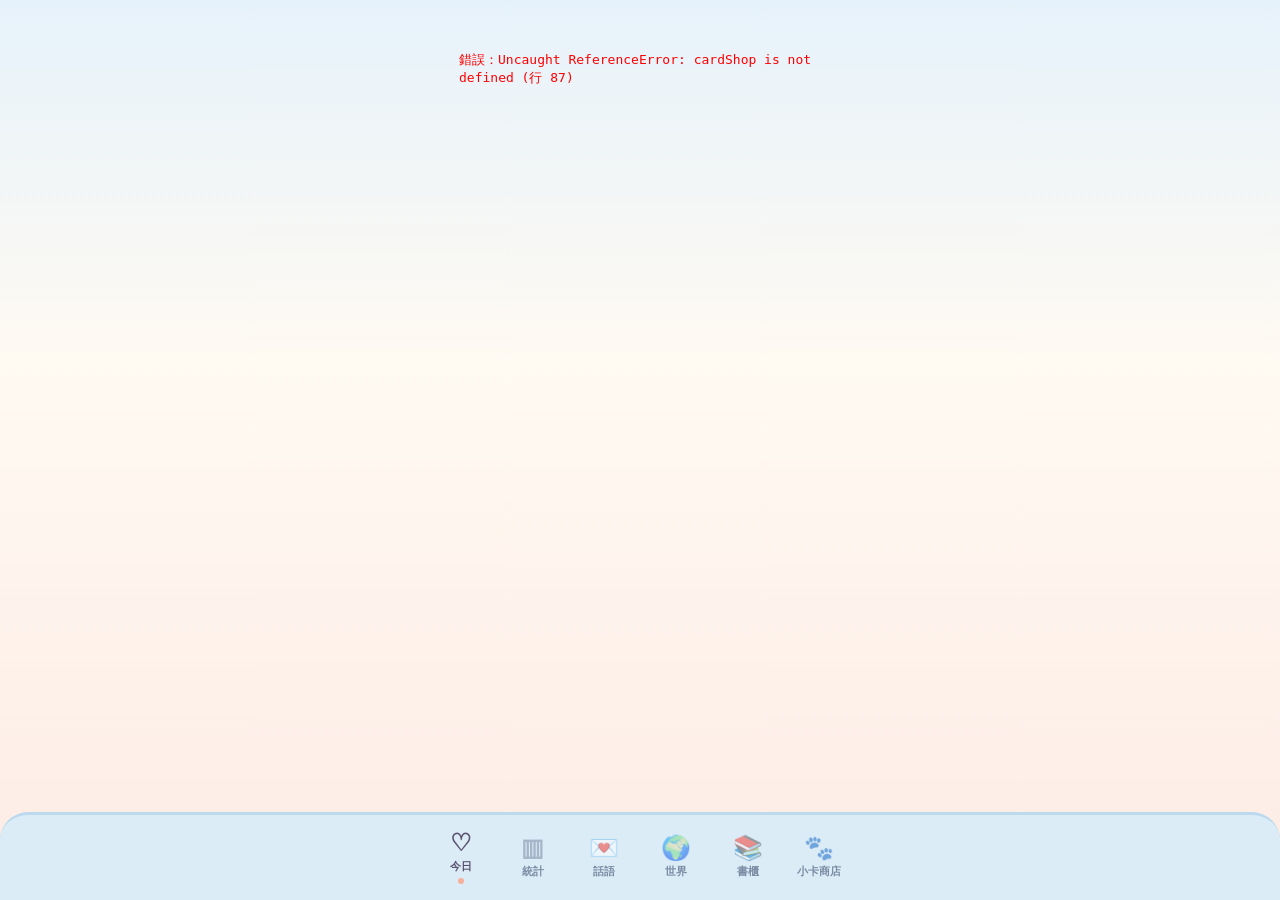
==== commit a5fef4eb: "Update index.html" ====
--- a/index.html
+++ b/index.html
@@ -38,22 +38,13 @@
 nav button.on b{opacity:1}
 nav button.on::after{content:"";display:block;width:6px;height:6px;border-radius:50%;background:#f7b09a;margin:4px auto 0}
 /* 小卡商店 */
-.shop-balance{margin:0;font-weight:700}
-.shop-tabs{display:flex;justify-content:center;gap:8px;margin-bottom:14px}
-.shop-tabs button,.shop-card button,.shop-confirm button{min-height:44px}
-.shop-grid{display:grid;grid-template-columns:repeat(2,minmax(0,1fr));gap:10px;margin-bottom:14px}
-.shop-card{padding:8px 6px 10px;margin:0;text-align:center}
-.shop-card.selected{border-color:#9a74a3}
-.shop-card img{display:block;width:100%;aspect-ratio:1.48;object-fit:contain;border-radius:16px}
-.shop-card h3{font-size:16px;margin:7px 0}
-.shop-card button{font-size:14px;padding:8px 12px}
-.shop-card .chip{margin:0}
-.shop-confirm img{flex:none;width:68px;height:52px;object-fit:contain;border-radius:8px}
-.shop-confirm .row+.row{margin-top:12px}
-.shop-status{margin:10px 0;text-align:center}
-</style></head><body>
+</style>
+<link rel="stylesheet" href="./card-shop/shop.css">
+</head><body>
 <div id="app"></div>
 <nav><div id="nav"></div></nav>
+<script src="./card-shop/cards.js"></script>
+<script src="./card-shop/shop.js"></script>
 <script>
 window.onerror=function(m,s,l){document.getElementById('app').innerHTML='<pre style="padding:20px;white-space:pre-wrap;color:red">錯誤：'+m+' (行 '+l+')</pre>'};
 const HABITS=[
@@ -93,7 +84,7 @@
 function render(){
  const T=[['today','♡','今日'],['stats','▥','統計'],['quote','💌','話語'],['world','🌍','世界'],['shelf','📚','書櫃'],['shop','🐾','小卡商店']];
  $('#nav').innerHTML=T.map(t=>'<button type="button" class="'+(tab==t[0]?'on':'')+'"'+(tab==t[0]?' aria-current="page"':'')+' data-a="tab" data-v="'+t[0]+'"><b aria-hidden="true">'+t[1]+'</b>'+t[2]+'</button>').join('');
- const views={today:vToday,stats:vStats,quote:vQuote,world:vWorld,shelf:vShelf,shop:vShop};
+ const views={today:vToday,stats:vStats,quote:vQuote,world:vWorld,shelf:vShelf,shop:cardShop.render};
  $('#app').innerHTML=views[tab]();
 }
 
@@ -123,7 +114,7 @@
 function vToday(){
  const n=count(),p=Math.round(n/7*100);
  let html='<h2>Bloom Daily ♡</h2><div class="card c"><div class="sm">'+key()+'</div><h3>'+n+' / 7　·　'+p+'%</h3>'
- +'<div class="bar"><i style="width:'+p+'%"></i></div><p>今日喵幣：'+xp()+'</p>'+walletSummary()
+ +'<div class="bar"><i style="width:'+p+'%"></i></div><p>今日喵幣：'+xp()+'</p>'+cardShop.walletSummary()
  +'<span class="chip '+(n>=2?'on':'')+'">💌 話語 '+(n>=2?'已解鎖':'完成 2 項解鎖')+'</span>'
  +'<span class="chip '+(n>=3?'on':'')+'">🌍 世界 '+(n>=3?'已解鎖':'完成 3 項解鎖')+'</span></div>';
  HABITS.forEach(h=>{
@@ -233,100 +224,14 @@
  return html;
 }
 
-/* ---------- 小卡商店 ---------- */
-const SHOP_CARDS=[
- {id:'ski',name:'雪地滑行',cost:60},
- {id:'dive',name:'海底探險',cost:80},
- {id:'piano',name:'午後鋼琴',cost:100},
- {id:'climb',name:'攀岩挑戰',cost:220}
-];
-// The check-in history records earnings. Each redemption stores its original cost.
-function shopPurchases(){
- const purchases=S.shopPurchases;
- if(!purchases||typeof purchases!=='object')return {};
- return Object.fromEntries(SHOP_CARDS.filter(card=>
-  Number.isSafeInteger(purchases[card.id])&&purchases[card.id]>0
- ).map(card=>[card.id,purchases[card.id]]));
-}
-function walletBalance(){
- const earned=Object.keys(S.days).reduce((sum,date)=>sum+xp(date),0);
- const spent=Object.values(shopPurchases()).reduce((sum,cost)=>sum+cost,0);
- return earned-spent;
-}
-function walletSummary(){
- const balance=walletBalance();
- return '<p class="shop-balance">🐾 可用喵幣：'+Math.max(0,balance)+'</p>'
-  +(balance<0?'<p class="sm">已兌換的小卡會保留，還需補 '+(-balance)+' 喵幣。</p>':'');
-}
-let shopCollection=false, shopSelected=null, shopMessage='';
-function shopImage(card,owned,decorative=false){
- const src='./card-shop/'+card.id+(owned?'-open.webp':'-locked.webp');
- const alt=decorative?'':owned?card.name+'的小貓插畫':'未解鎖剪影';
- return '<img src="'+src+'" alt="'+alt+'">';
-}
-function vShop(){
- const purchases=shopPurchases(), balance=walletBalance();
- const cards=SHOP_CARDS.filter(card=>!shopCollection||purchases[card.id]);
- const tiles=cards.map(card=>{
-  const owned=Boolean(purchases[card.id]), missing=card.cost-balance;
-  const label=missing>0?'還差 '+missing+' 喵幣':card.cost+' 喵幣';
-  const action=owned?'<span class="chip on">已收藏</span>'
-   :'<button type="button" class="'+(missing>0?'':'main')+'" data-a="shop-select" data-v="'+card.id+'" aria-label="'+card.name+'，'+label+'">'+label+'</button>';
-  return '<article class="card shop-card '+(shopSelected===card.id?'selected':'')+'">'+shopImage(card,owned)+'<h3>'+card.name+'</h3>'+action+'</article>';
- }).join('');
- const selected=SHOP_CARDS.find(card=>card.id===shopSelected);
- const panel=selected?'<section class="card shop-confirm" aria-label="兌換確認"><div class="row">'+shopImage(selected,false,true)
-  +'<div><b>'+selected.name+'</b><div class="sm">兌換後剩 '+(balance-selected.cost)+' 喵幣</div></div></div>'
-  +'<div class="row"><button type="button" data-a="shop-cancel">取消</button>'
-  +'<button type="button" class="main" data-a="shop-confirm">確認兌換 · '+selected.cost+' 喵幣</button></div></section>':'';
- return '<h2>🐾 小卡商店</h2><div class="card c">'+walletSummary()+'<p class="sm">用喵幣收藏小貓的小冒險</p></div>'
-  +'<div class="shop-tabs" role="group" aria-label="小卡分類"><button type="button" class="'+(!shopCollection?'main':'')+'" data-a="shop-filter" data-v="all" aria-pressed="'+!shopCollection+'">全部小卡</button>'
-  +'<button type="button" class="'+(shopCollection?'main':'')+'" data-a="shop-filter" data-v="collection" aria-pressed="'+shopCollection+'">我的收藏</button></div>'
-  +(tiles?'<div class="shop-grid">'+tiles+'</div>':'<div class="card c">還沒有收藏的小卡。</div>')+panel
-  +'<p class="shop-status" role="status">'+esc(shopMessage)+'</p>';
-}
-function handleShopAction(action,value){
- const card=SHOP_CARDS.find(item=>item.id===(action==='shop-select'?value:shopSelected));
- const tile=card?'[data-a="shop-select"][data-v="'+card.id+'"]':null;
- let focus=tile;
- shopMessage='';
- if(action==='shop-filter'){
-  shopCollection=value==='collection';
-  shopSelected=null;
-  focus='[data-a="shop-filter"][aria-pressed="true"]';
- }else if(action==='shop-select'){
-  if(!card||shopPurchases()[card.id])return;
-  const missing=card.cost-walletBalance();
-  shopSelected=missing>0?null:card.id;
-  if(missing>0)shopMessage='再存 '+missing+' 喵幣，就能兌換「'+card.name+'」。';
-  else focus='[data-a="shop-confirm"]';
- }else if(action==='shop-cancel'){
-  shopSelected=null;
- }else if(action==='shop-confirm'){
-  shopSelected=null;
-  const purchases=shopPurchases();
-  if(card&&!purchases[card.id]&&walletBalance()>=card.cost){
-   const next={...S,shopPurchases:{...purchases,[card.id]:card.cost}};
-   if(save(next)){
-    S=next;
-    shopMessage='已解鎖「'+card.name+'」。';
-    focus='[data-a="shop-filter"][data-v="collection"]';
-   }else shopMessage='無法儲存這次兌換，請再試一次。';
-  }else shopMessage='餘額或收藏已更新，請重新選擇小卡。';
- }
- render();
- const target=focus&&$(focus);
- if(target)target.focus();
-}
-
 /* ---------- 事件 ---------- */
 document.addEventListener('click',function(e){
  const el=e.target.closest('[data-a]');if(!el)return;const a=el.dataset.a,v=el.dataset.v;
  if(a=='tab'){
-  if(tab!==v){scrollTo(0,0);shopSelected=null;shopMessage=''}
+  if(tab!==v){scrollTo(0,0);cardShop.resetSelection()}
   tab=v;
  }
- else if(a.startsWith('shop-'))return handleShopAction(a,v);
+ else if(a.startsWith('shop-'))return cardShop.handleAction(a,v);
  else if(a=='open'){open=open==v?null:v;newBook=false}
  else if(a=='toggle'){const d=wr();if(d[v])delete d[v];else d[v]={};save()}
  else if(a=='save')return saveHabit(v);
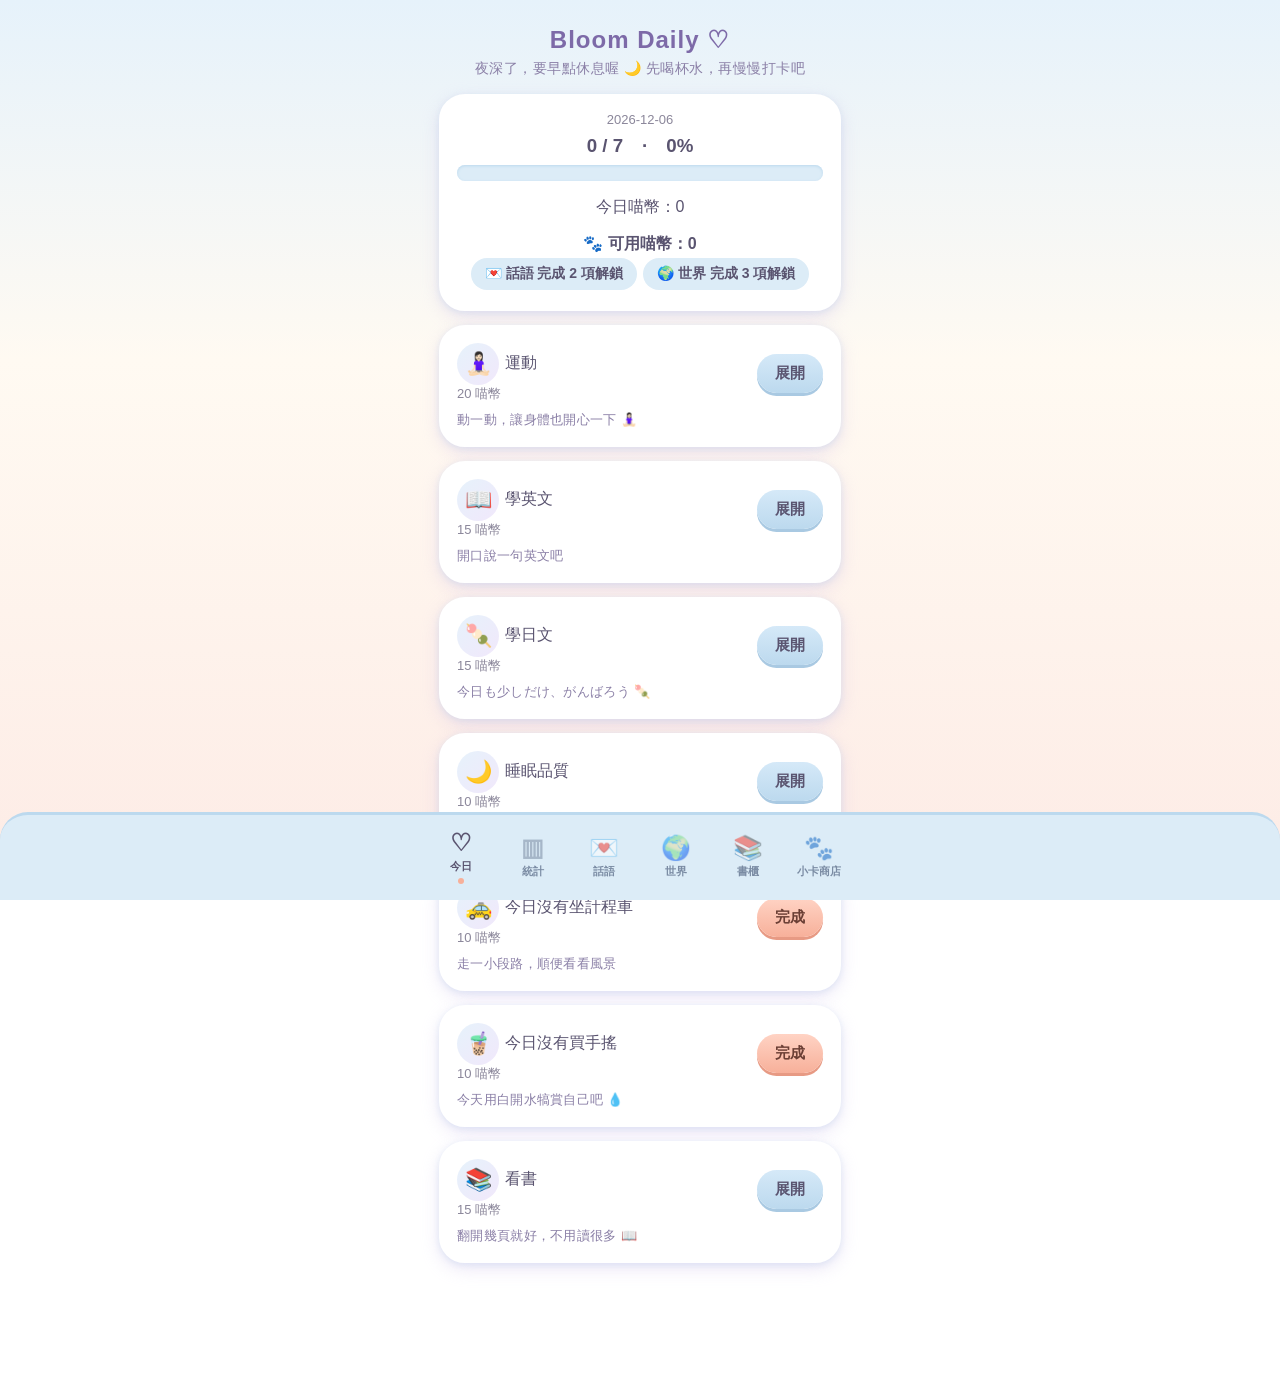
==== commit d341e59c: "Update index.html" ====
--- a/index.html
+++ b/index.html
@@ -40,11 +40,13 @@
 /* 小卡商店 */
 </style>
 <link rel="stylesheet" href="./card-shop/shop.css">
+<link rel="stylesheet" href="./stats/stats.css">
 </head><body>
 <div id="app"></div>
 <nav><div id="nav"></div></nav>
 <script src="./card-shop/cards.js"></script>
 <script src="./card-shop/shop.js"></script>
+<script src="./stats/stats.js"></script>
 <script>
 window.onerror=function(m,s,l){document.getElementById('app').innerHTML='<pre style="padding:20px;white-space:pre-wrap;color:red">錯誤：'+m+' (行 '+l+')</pre>'};
 const HABITS=[
@@ -147,27 +149,12 @@
  wr()[id]=d;save();open=null;render();
 }
 
-/* ---------- 統計 ---------- */
-function lastDays(n){const a=[];for(let i=n-1;i>=0;i--){const d=new Date();d.setDate(d.getDate()-i);a.push(key(d))}return a}
-function chart(n){
- const ds=lastDays(n),w=360,h=120,bw=w/n;
- let bars='';
- ds.forEach((k,i)=>{const c=count(k),bh=c/7*h;
-  bars+='<rect x="'+(i*bw+1)+'" y="'+(h-bh)+'" width="'+(bw-2)+'" height="'+Math.max(bh,2)+'" rx="3" fill="'+(c?'#f7b7a3':'#dcecf7')+'"/>';});
- return '<svg viewBox="0 0 '+w+' '+(h+14)+'" width="100%">'+bars
- +'<text x="0" y="'+(h+12)+'" font-size="9" fill="#999">'+ds[0].slice(5)+'</text><text x="'+w+'" y="'+(h+12)+'" font-size="9" fill="#999" text-anchor="end">'+ds[n-1].slice(5)+'</text></svg><div class="sm c">空白淡藍＝未記錄／0</div>';
-}
+/* ---------- 統計頁入口 ---------- */
 function vStats(){
- const d30=lastDays(30);
- const per=HABITS.map(h=>{
-  const dd=d30.filter(k=>rd(k)[h.id]);let extra='';
-  if(['exercise','english','japanese'].includes(h.id))extra=' · '+dd.reduce((a,k)=>a+(rd(k)[h.id].min||0),0)+' 分鐘';
-  return '<div class="row"><span>'+h.e+' '+h.n+'</span><span>'+dd.length+'/30 天 ('+Math.round(dd.length/30*100)+'%)'+extra+'</span></div>';}).join('');
- return '<h2>統計</h2><div class="card c"><h3>今日 '+count()+' / 7　·　'+Math.round(count()/7*100)+'%</h3>今日喵幣：'+xp()+'</div>'
- +'<div class="card"><b>近 7 天</b>'+chart(7)+'</div><div class="card"><b>近 30 天</b>'+chart(30)+'</div>'
- +'<div class="card"><b>各習慣（近 30 天）</b>'+per+'<div class="sm">書櫃：閱讀中 '+S.books.filter(b=>b.status=='reading').length+' 本 · 已讀完 '+S.books.filter(b=>b.status=='done').length+' 本</div></div>'
- +'<div class="card c"><b>備份</b><p class="sm">清除 Safari 網站資料會遺失紀錄，建議定期匯出。</p>'
- +'<button data-a="export">匯出備份</button> <button data-a="import">還原備份</button><input id="imp" type="file" accept=".json" style="display:none"></div>';
+ if(typeof bloomStats==='undefined'){
+  return '<h2>統計</h2><div class="card c">統計頁暫時無法載入。請確認 stats/stats.js 已上傳，再重新整理。</div>';
+ }
+ return bloomStats.render({days:S.days, habits:HABITS, dateKey:key, escape:esc});
 }
 
 /* ---------- 話語 ---------- */
@@ -477,7 +464,7 @@
  lastTab=tab;lastN=n;
  _r();
  var h2=document.querySelector('#app h2');
- if(h2){var L=lines();h2.insertAdjacentHTML('afterend','<div class="bd-hi" data-a="hi">'+L[off%L.length]+'</div>')}
+ if(h2&&tab!=='stats'){var L=lines();h2.insertAdjacentHTML('afterend','<div class="bd-hi" data-a="hi">'+L[off%L.length]+'</div>')}
  if(tab=='today'){
   var cards=document.querySelectorAll('#app .card'),rec=rd();
   HABITS.forEach(function(h,i){
--- a/card-shop/shop.css
+++ b/card-shop/shop.css
@@ -0,0 +1,13 @@
+.shop-balance{margin:0;font-weight:700}
+.shop-tabs{display:flex;justify-content:center;gap:8px;margin-bottom:14px}
+.shop-tabs button,.shop-card button,.shop-confirm button{min-height:44px}
+.shop-grid{display:grid;grid-template-columns:repeat(2,minmax(0,1fr));gap:10px;margin-bottom:14px}
+.shop-card{padding:8px 6px 10px;margin:0;text-align:center}
+.shop-card.selected{border-color:#9a74a3}
+.shop-card img{display:block;width:100%;aspect-ratio:1.48;object-fit:contain;border-radius:16px}
+.shop-card h3{font-size:16px;margin:7px 0}
+.shop-card button{font-size:14px;padding:8px 12px}
+.shop-card .chip{margin:0}
+.shop-confirm img{flex:none;width:68px;height:52px;object-fit:contain;border-radius:8px}
+.shop-confirm .row+.row{margin-top:12px}
+.shop-status{margin:10px 0;text-align:center}
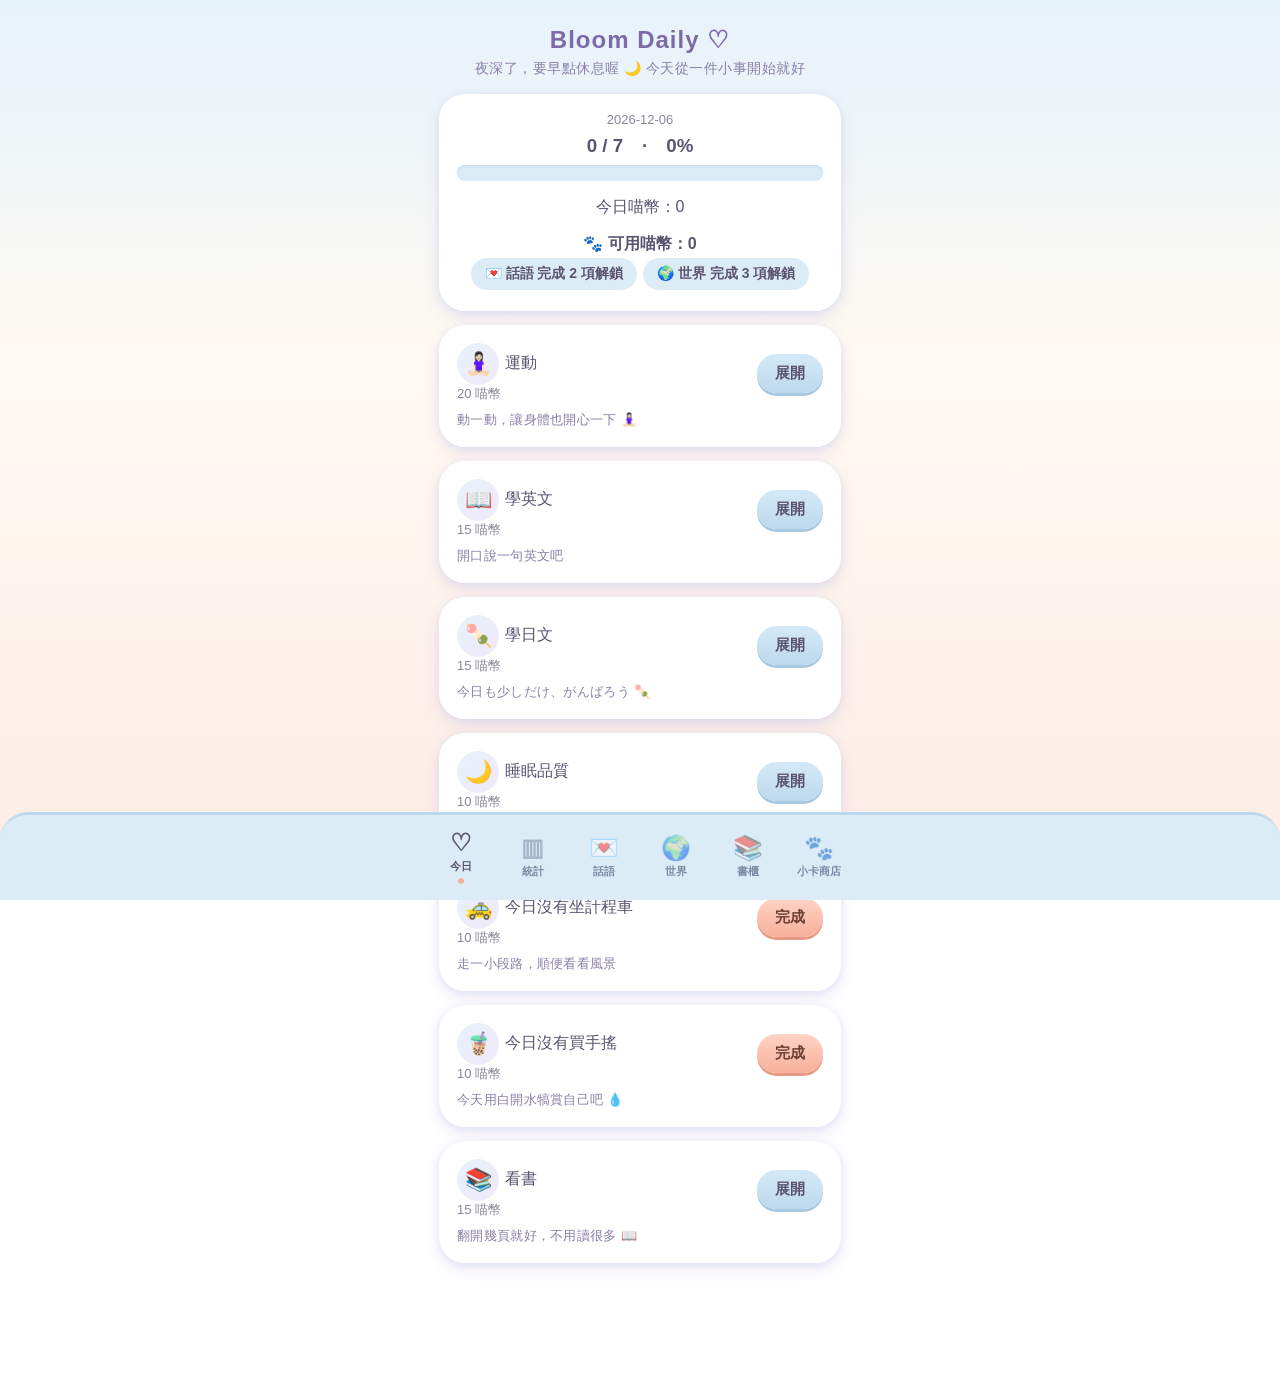
==== commit bc00fa60: "Update index.html" ====
--- a/index.html
+++ b/index.html
@@ -47,6 +47,7 @@
 <script src="./card-shop/cards.js"></script>
 <script src="./card-shop/shop.js"></script>
 <script src="./stats/stats.js"></script>
+<script src="./quotes.js"></script>
 <script>
 window.onerror=function(m,s,l){document.getElementById('app').innerHTML='<pre style="padding:20px;white-space:pre-wrap;color:red">錯誤：'+m+' (行 '+l+')</pre>'};
 const HABITS=[
@@ -63,6 +64,7 @@
 {zh:'小小的進步，也值得被慶祝。',en:'Even small progress deserves a celebration.',ja:'小さな一歩も、お祝いする価値があるよ。'},
 {zh:'深呼吸，一切都會慢慢變好。',en:'Breathe in. Things will slowly get better.',ja:'深呼吸して。きっと少しずつ良くなるよ。'},
 {zh:'做自己，就是最好的風景。',en:'Being yourself is the best scenery.',ja:'あなたらしさが、いちばんの景色だよ。'}];
+if (typeof BLOOM_EXTRA_QUOTES !== "undefined") QUOTES.push(...BLOOM_EXTRA_QUOTES);
 const PLACES=[
 {id:'santorini',name:'聖托里尼',country:'希臘',lat:36.39,lon:25.46,story:'白色屋舍沿著火山破火山口的懸崖層層排列，是愛琴海最具代表性的風景之一。',fact:'島嶼的形狀來自史前一次大規模火山噴發。'},
 {id:'fushimi',name:'伏見稻荷大社',country:'日本',lat:34.967,lon:135.773,story:'位於京都，以綿延山路上的朱紅鳥居聞名，自古是祈求商業與豐收的神社。',fact:'山徑上的鳥居數量以千計，多由企業與個人奉納。'},
@@ -164,12 +166,13 @@
  const q=QUOTES[S.lastQ];
  let html='<h2>💌 話語</h2><div class="card c">';
  if(q){
-  html+='<p style="font-size:18px">'+q.zh+'</p><p>'+q.en+'</p><p>'+q.ja+'</p>'
+  html+='<p style="font-size:18px">'+esc(q.zh)+'</p><p>'+esc(q.en)+'</p><p>'+esc(q.ja)+'</p>'
   +'<button data-a="say" data-v="en">🔊 英文</button> <button data-a="say" data-v="ja">🔊 日文</button> <button data-a="say" data-v="both">英→日</button>'
   +'<p><button data-a="slow" class="'+(slow?'main':'')+'">🐢 慢速</button> <button data-a="fav">'+(S.favQ.includes(S.lastQ)?'❤️ 已收藏':'🤍 收藏')+'</button></p>';
  }else html+='<p>抽一句今天的話語吧</p>';
  html+='<button class="main" data-a="drawq">'+(q?'再抽一句':'抽一句')+'</button></div>';
- if(S.favQ.length)html+='<div class="card"><b>我的收藏</b>'+S.favQ.map(i=>'<p>'+QUOTES[i].zh+'<br><span class="sm">'+QUOTES[i].en+'</span></p>').join('')+'</div>';
+ const favorites=S.favQ.map(i=>QUOTES[i]).filter(Boolean);
+ if(favorites.length)html+='<div class="card"><b>我的收藏</b>'+favorites.map(q=>'<p>'+esc(q.zh)+'<br><span class="sm">'+esc(q.en)+'</span></p>').join('')+'</div>';
  return html;
 }
 
--- a/stats/stats.css
+++ b/stats/stats.css
@@ -0,0 +1,75 @@
+.weekly-stats .stats-period {
+ margin: 0 0 16px;
+ color: #6d617e;
+ text-align: center;
+ font-size: 15px;
+}
+
+.weekly-stats .stats-metric,
+.weekly-stats .stats-rhythm,
+.weekly-stats .stats-backup {
+ padding: 13px 15px;
+ margin-bottom: 10px;
+ border-color: #fffcff;
+ background: #fffcff;
+}
+
+.stats-metric {
+ display: grid;
+ grid-template-columns: minmax(0, 1fr) auto;
+ column-gap: 8px;
+ row-gap: 3px;
+ align-items: baseline;
+}
+
+.stats-metric-label {
+ color: #6d617e;
+ font-size: 14px;
+}
+
+.stats-value {
+ color: #4b3e61;
+ font-size: clamp(17px, 5vw, 22px);
+ text-align: right;
+}
+
+.stats-note {
+ color: #6d617e;
+ font-size: 13px;
+ line-height: 1.5;
+}
+
+.stats-metric .stats-note { grid-column: 1 / -1; }
+.stats-rhythm h3 { margin: 0; font-size: 19px; }
+.stats-rhythm p { margin: 3px 0 10px; }
+.stats-rhythm table { width: 100%; table-layout: fixed; border-collapse: collapse; }
+.stats-rhythm table th:first-child,
+.stats-rhythm table td:first-child { width: 31%; text-align: left; }
+.stats-rhythm th, .stats-rhythm td {
+ height: 32px;
+ padding: 0;
+ text-align: center;
+ font-size: 13px;
+ font-weight: 400;
+}
+.stats-rhythm thead th { color: #6d617e; }
+.stats-dot {
+ display: inline-block;
+ width: 10px;
+ height: 10px;
+ border-radius: 50%;
+ background: #e7e0ed;
+ vertical-align: middle;
+}
+.stats-dot-done { background: #e99b85; }
+.stats-dot-future { border: 1px solid #cbbdd6; background: transparent; }
+.stats-legend {
+ display: flex;
+ flex-wrap: wrap;
+ gap: 6px 13px;
+ margin-top: 10px;
+ color: #6d617e;
+ font-size: 12px;
+}
+.stats-legend span { display: inline-flex; align-items: center; gap: 5px; white-space: nowrap; }
+.stats-backup summary { color: #6d617e; font-size: 14px; cursor: pointer; }
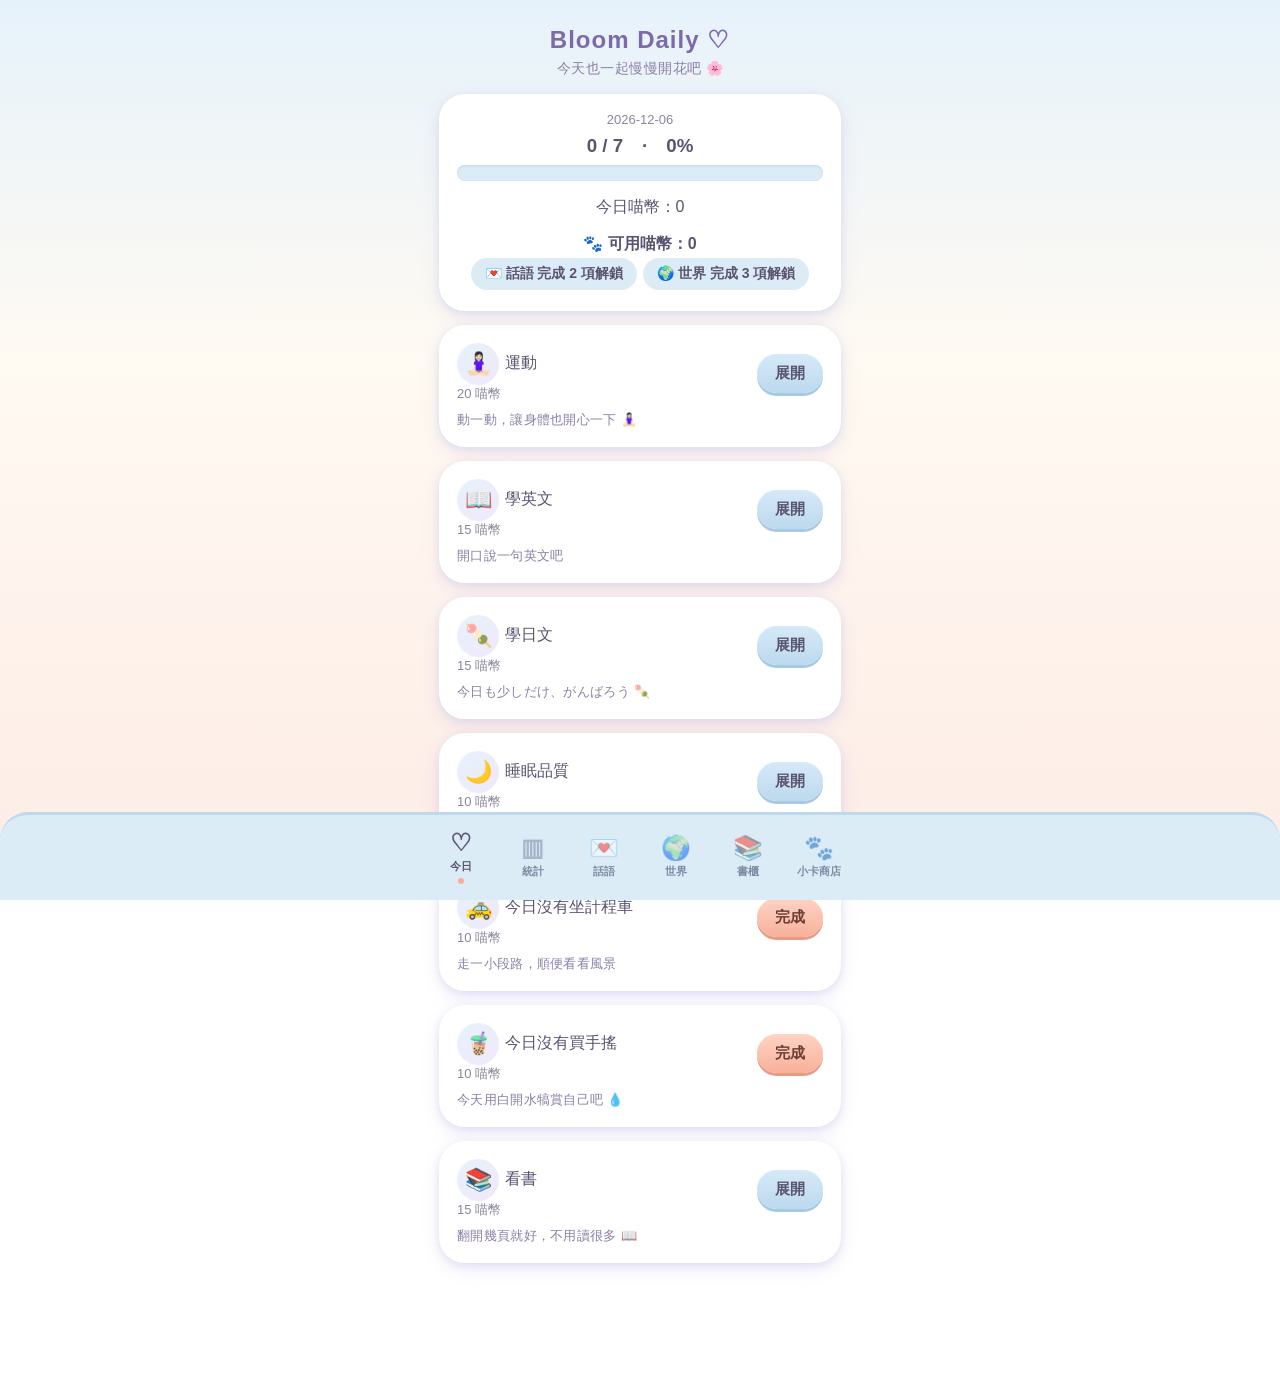
==== commit 27035169: "Update index.html" ====
--- a/index.html
+++ b/index.html
@@ -48,6 +48,7 @@
 <script src="./card-shop/shop.js"></script>
 <script src="./stats/stats.js"></script>
 <script src="./quotes.js"></script>
+<script src="./world-places.js"></script>
 <script>
 window.onerror=function(m,s,l){document.getElementById('app').innerHTML='<pre style="padding:20px;white-space:pre-wrap;color:red">錯誤：'+m+' (行 '+l+')</pre>'};
 const HABITS=[
@@ -217,6 +218,7 @@
 /* ---------- 事件 ---------- */
 document.addEventListener('click',function(e){
  const el=e.target.closest('[data-a]');if(!el)return;const a=el.dataset.a,v=el.dataset.v;
+ if(a==='draw2'||a==='view2'||a==='more2')return;
  if(a=='tab'){
   if(tab!==v){scrollTo(0,0);cardShop.resetSelection()}
   tab=v;
@@ -231,8 +233,6 @@
  else if(a=='slow'){slow=!slow}
  else if(a=='say'){const q=QUOTES[S.lastQ];speechSynthesis.cancel();
   if(v=='en')speak(q.en,'en-US');else if(v=='ja')speak(q.ja,'ja-JP');else speak(q.en,'en-US',function(){speak(q.ja,'ja-JP')});return}
- else if(a=='drawp'){const p=PLACES[Math.floor(Math.random()*PLACES.length)];S.lastP=p.id;if(!S.places.includes(p.id))S.places.push(p.id);save()}
- else if(a=='viewp'){S.lastP=v;scrollTo(0,0)}
  else if(a=='shelf'){shelf=v;finishing=null}
  else if(a=='fin'){finishing=v}
  else if(a=='finish'){const b=S.books.find(b=>b.title==v);b.status='done';b.note=document.querySelector('#note').value.trim();b.doneOn=key();finishing=null;save()}
@@ -288,6 +288,7 @@
 ['uluru','烏魯魯','澳洲',-25.3444,131.0369,'Uluru','澳洲中部的巨大紅色砂岩，對當地原住民族阿南古人有重要的意義。','岩石的顏色會隨日出與日落由紅轉橙。'],
 ['gbr','大堡礁','澳洲',-18.2871,147.6992,'Great Barrier Reef','世界最大的珊瑚礁系統，孕育了豐富的海洋生物。','它綿延超過兩千公里，由數千個礁體組成。']
 ].map(function(a){return{id:a[0],name:a[1],country:a[2],lat:a[3],lon:a[4],wiki:a[5],story:a[6],fact:a[7]}}));
+if (typeof BLOOM_WORLD_EXTRA_PLACES !== "undefined") PLACES.push(...BLOOM_WORLD_EXTRA_PLACES);
 
 </script><script>
 (function(){
@@ -336,12 +337,80 @@
  return '<svg viewBox="'+vb+'" width="100%" style="display:block;border-radius:14px;background:#dcecf7" role="img" aria-label="地圖">'+bg+dots+'</svg>';
 }
 
+var taipeiZone='Asia/Taipei';
+var taipeiCalendar=new Intl.DateTimeFormat('en-CA',{
+ timeZone:taipeiZone,year:'numeric',month:'2-digit',day:'2-digit'
+});
+
+function worldDay(date=new Date()){
+ var parts=taipeiCalendar.formatToParts(date);
+ var get=type=>parts.find(part=>part.type===type).value;
+ return get('year')+'-'+get('month')+'-'+get('day');
+}
+
+function worldOffset(zone,date){
+ var parts=new Intl.DateTimeFormat('en-US',{timeZone:zone,timeZoneName:'longOffset'}).formatToParts(date);
+ var offset=parts.find(part=>part.type==='timeZoneName').value;
+ if(offset==='GMT')return 0;
+ var match=/^GMT([+-])(\d{2}):(\d{2})$/.exec(offset);
+ return match ? (match[1]==='-'?-1:1)*(Number(match[2])*60+Number(match[3])) : NaN;
+}
+
+function worldTimeText(zone,date){
+ try{
+  var delta=worldOffset(zone,date)-worldOffset(taipeiZone,date);
+  if(delta===0)return '與台灣同一時間';
+  if(!Number.isFinite(delta))return '暫無時差資料';
+  var amount=Math.abs(delta);
+  var hours=Math.floor(amount/60),mins=amount%60;
+  return '比台灣'+(delta>0?'快':'慢')+(hours?hours+' 小時':'')+(mins?(hours?' ':'')+mins+' 分鐘':'');
+ }catch(_){return '暫無時差資料'}
+}
+
+function seasonalClimate(p,info,date){
+ var month;
+ try{
+  month=Number(new Intl.DateTimeFormat('en-US',{timeZone:info[0],month:'numeric'}).format(date));
+ }catch(_){
+  month=Number(worldDay(date).slice(5,7));
+ }
+ var temperature=info[1][month-1];
+ var feel=temperature<8?'寒冷':temperature<16?'偏涼':temperature<21?'溫和':temperature<27?'溫暖':'炎熱';
+
+ // 四季採氣象季節。熱帶景點依月平均雨量寫成乾濕特徵。
+ if(Math.abs(p.lat)>23.44){
+  var seasons=['冬天','春天','夏天','秋天'];
+  var season=Math.floor((month%12)/3)+(p.lat<0?2:0);
+  return '當地正值'+seasons[season%4]+'，氣候'+feel+'。';
+ }
+ var rainfall=info[2][month-1];
+ var mean=info[2].reduce((sum,value)=>sum+value,0)/12;
+ if(mean<0.75)return '當地這個月氣候'+feel+'，降雨少。';
+ if(rainfall<mean*0.65)return '當地這個月氣候'+feel+'，通常較乾燥。';
+ if(rainfall>=2.5&&(rainfall>=mean*1.3||Math.min(...info[2])>=2.5)){
+  return '當地這個月氣候'+feel+'，通常較多雨。';
+ }
+ return '當地這個月氣候'+feel+'。';
+}
+
+function worldInfo(p,date=new Date()){
+ var data=typeof BLOOM_WORLD_INFO==='undefined'?null:BLOOM_WORLD_INFO;
+ var info=data&&data[p.id];
+ if(!info)return '';
+ return '<div style="padding:12px 14px;margin:12px 0;border-radius:14px;background:var(--cream)">'
+ +'<div><b>🕒 與台灣時差</b><br>'+esc(worldTimeText(info[0],date))+'</div>'
+ +'<div style="margin-top:8px"><b title="NASA POWER 2001–2025 年氣候平均">🌦️ 當地季節與氣候</b><br>'
+ +esc(seasonalClimate(p,info,date))+'</div></div>';
+}
+
 function placeCard(p){
  return '<div class="card"><div id="ph" data-id="'+p.id+'" style="min-height:120px;border-radius:18px;background:#e6dcf5;display:flex;align-items:center;justify-content:center;overflow:hidden;font-size:13px;color:#8a84a0">📷 載入照片中…</div>'
  +'<div id="phc" style="font-size:12px;color:#8a84a0;margin:6px 0 0"></div>'
  +'<h3>'+esc(p.name)+' <span class="sm">'+esc(p.country)+'</span></h3><p>'+esc(p.story)+'</p>'
  +'<p>✨ <b>你知道嗎？</b><br>'+esc(p.fact)+'</p>'
- +'<b>📍 它在地球的哪裡？</b><div style="margin-top:6px">'+mapSvg([p],true,1.6)+'</div></div>';
+ +worldInfo(p)
+ +'<b>📍 它在地球的哪裡？</b><div style="margin-top:6px">'+mapSvg([p],true,1.6)+'</div>'
+ +(p.heritageId?'<p class="sm"><a href="https://whc.unesco.org/zh/list/'+p.heritageId+'/" target="_blank" rel="noopener noreferrer">UNESCO 景點介紹與照片 ↗</a></p>':'')+'</div>';
 }
 
 function loadPhoto(p){
@@ -358,10 +427,12 @@
    box.innerHTML='';box.style.minHeight='0';box.appendChild(img);
    var page=d.content_urls&&d.content_urls.desktop?d.content_urls.desktop.page:'';
    cr.innerHTML='照片來源：'+(page?'<a href="'+page+'" target="_blank" style="color:#7d6aa8">Wikipedia／Wikimedia Commons</a>':'Wikipedia／Wikimedia Commons')+'，授權依原頁面標示';
-  }else{box.textContent='（這個景點暫時沒有照片）'}
+  }else{box.textContent=p.heritageId?'照片暫未載入，可查看下方 UNESCO 景點介紹。':'（這個景點暫時沒有照片）'}
  }
  if(WK[id]!==undefined){show(WK[id]);return}
- fetch('https://en.wikipedia.org/api/rest_v1/page/summary/'+encodeURIComponent(wikiOf(p).replace(/ /g,'_')))
+ if(p.heritageId&&!p.wiki){show(null);return}
+ var language=p.wikiLanguage==='zh'?'zh':'en';
+ fetch('https://'+language+'.wikipedia.org/api/rest_v1/page/summary/'+encodeURIComponent(wikiOf(p).replace(/ /g,'_')))
   .then(function(r){return r.json()}).then(function(d){WK[id]=d;show(d)})
   .catch(function(){show(null)});
 }
@@ -372,8 +443,12 @@
  var cur=PLACES.find(function(p){return p.id==S.lastP});
  var h='<h2>🌍 世界</h2>';
  if(landPath)h+='<svg width="0" height="0" style="position:absolute" aria-hidden="true"><defs><path id="landp" fill-rule="evenodd" d="'+landPath+'"/></defs></svg>';
- if(n<3)h+='<div class="card c">🔒 今日完成 3 項習慣，就能抽新的景點<br>目前 '+n+' / 7</div>';
- else h+='<div class="c" style="margin-bottom:12px"><button class="main" data-a="draw2">抽一張世界美景</button><div class="sm" style="margin-top:6px">已探索 '+col.length+' / '+PLACES.length+'</div></div>';
+ var message;
+ if(col.length>=PLACES.length)message='🎉 已探索所有景點';
+ else if(S.lastWorldUnlockDay===worldDay())message='✓ 今天已解鎖，明天再來探索';
+ else if(n<3)message='🔒 今日完成 3 項習慣，就能抽新的景點<br>目前 '+n+' / '+HABITS.length;
+ if(message)h+='<div class="card c">'+message+'<div class="sm" style="margin-top:6px">已探索 '+col.length+' / '+PLACES.length+'</div></div>';
+ else h+='<div class="c" style="margin-bottom:12px"><button class="main" data-a="draw2">抽一張世界美景</button><div class="sm" style="margin-top:6px">已探索 '+col.length+' / '+PLACES.length+' · 每天可解鎖 1 個景點</div></div>';
  if(cur)h+=placeCard(cur);
  h+='<div class="card"><b>我的世界足跡地圖</b><div style="margin-top:8px">'+mapSvg(col,false,3)+'</div>'
   +'<p class="sm c">已探索 '+col.length+' 個景點 · '+new Set(col.map(function(p){return p.country})).size+' 個國家／地區<br>「點亮」代表在 App 抽到，不代表實際到訪</p></div>';
@@ -386,20 +461,65 @@
  return h;
 };
 
-var _render=render;
-render=function(){_render();if(tab=='world'){loadLand();var c=PLACES.find(function(p){return p.id==S.lastP});if(c)loadPhoto(c)}};
-
-document.addEventListener('click',function(e){
- var el=e.target.closest('[data-a]');if(!el)return;var a=el.dataset.a,v=el.dataset.v;
- if(a=='draw2'){
-  if(count()<3)return;
-  var left=PLACES.filter(function(p){return S.places.indexOf(p.id)<0});
-  var pool=left.length?left:PLACES;
-  var p=pool[Math.floor(Math.random()*pool.length)];
-  S.lastP=p.id;if(S.places.indexOf(p.id)<0)S.places.push(p.id);
+function savedWorldState(){
+ try{
+  var state=JSON.parse(localStorage.getItem('bloom')||'null');
+  if(state&&state.days&&Array.isArray(state.places))return state;
+ }catch(_){}
+ return S;
+}
+
+function drawWorldPlace(){
+ S=savedWorldState();
+ var day=worldDay();
+ if(count()<3||S.lastWorldUnlockDay===day){render();return}
+ var remaining=PLACES.filter(p=>!S.places.includes(p.id));
+ if(!remaining.length){render();return}
+ var p=remaining[Math.floor(Math.random()*remaining.length)];
+ var next={...S,places:[...S.places,p.id],lastP:p.id,lastWorldUnlockDay:day};
+ if(!save(next)){
+  alert('這次解鎖未能儲存，請再試一次。');
+  return;
+ }
+ S=next;
+ if(tab==='world'){render();scrollTo(0,0)}
+}
+
+var shownWorldDay='',baseRender=render;
+render=function(){
+ baseRender();
+ if(tab==='world'){
+  shownWorldDay=worldDay();
+  loadLand();
+  var current=PLACES.find(p=>p.id===S.lastP);
+  if(current)loadPhoto(current);
+ }
+};
+
+window.addEventListener('storage',function(event){
+ if(event.key==='bloom'&&tab==='world'){S=savedWorldState();render()}
+});
+function refreshWorldDay(){
+ if(tab==='world'&&shownWorldDay!==worldDay())render();
+}
+document.addEventListener('visibilitychange',refreshWorldDay);
+setInterval(refreshWorldDay,30000);
+
+document.addEventListener('click',function(event){
+ var button=event.target.closest('[data-a]');
+ if(!button||tab!=='world')return;
+ var {a,v}=button.dataset;
+ if(a==='draw2'){
+  if(navigator.locks){
+   navigator.locks.request('bloom-world-unlock',drawWorldPlace)
+    .catch(()=>alert('這次解鎖未能完成，請再試一次。'));
+  }else drawWorldPlace();
+ }else if(a==='view2'){
+  S=savedWorldState();
+  if(!S.places.includes(v))return;
+  S.lastP=v;
   save();render();scrollTo(0,0);
- }else if(a=='view2'){S.lastP=v;save();render();scrollTo(0,0)}
- else if(a=='more2'){showN+=30;render()}
+ }else if(a==='more2'){showN+=30;render()}
 });
 })();
 
